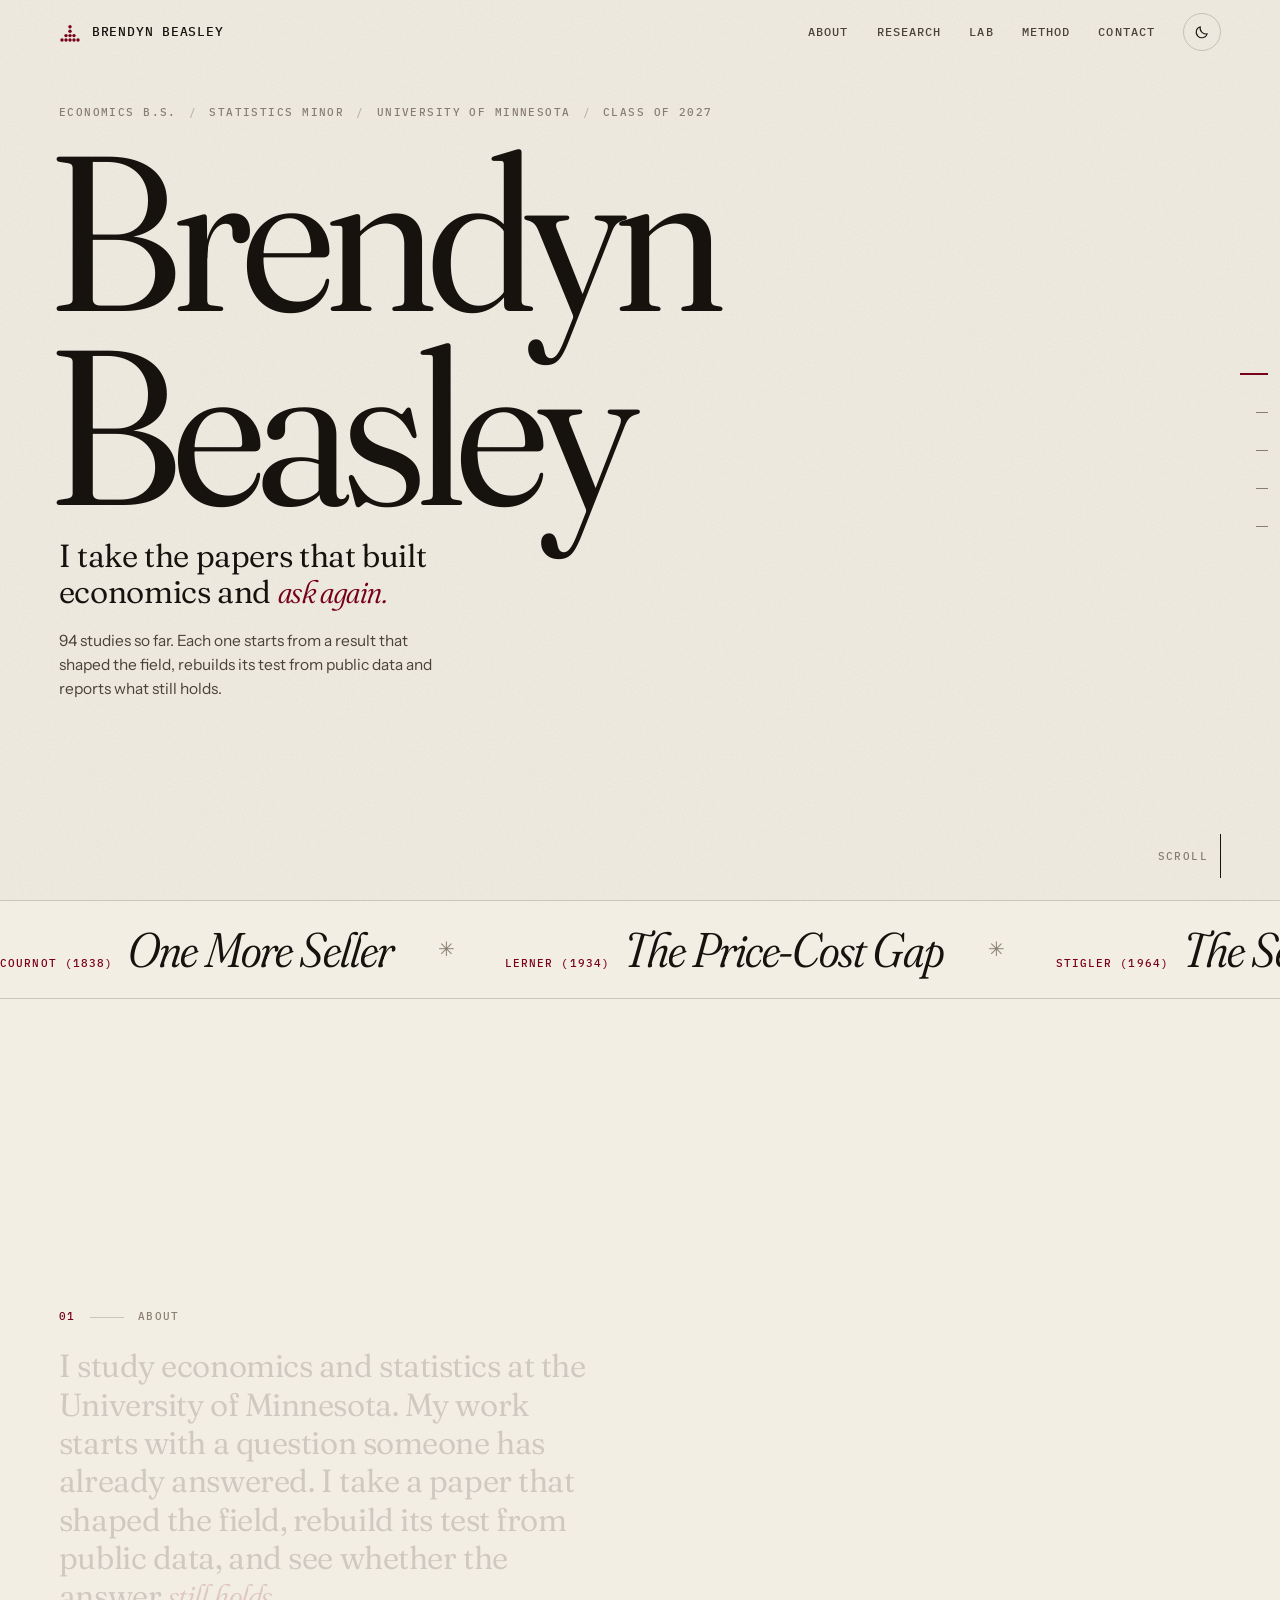
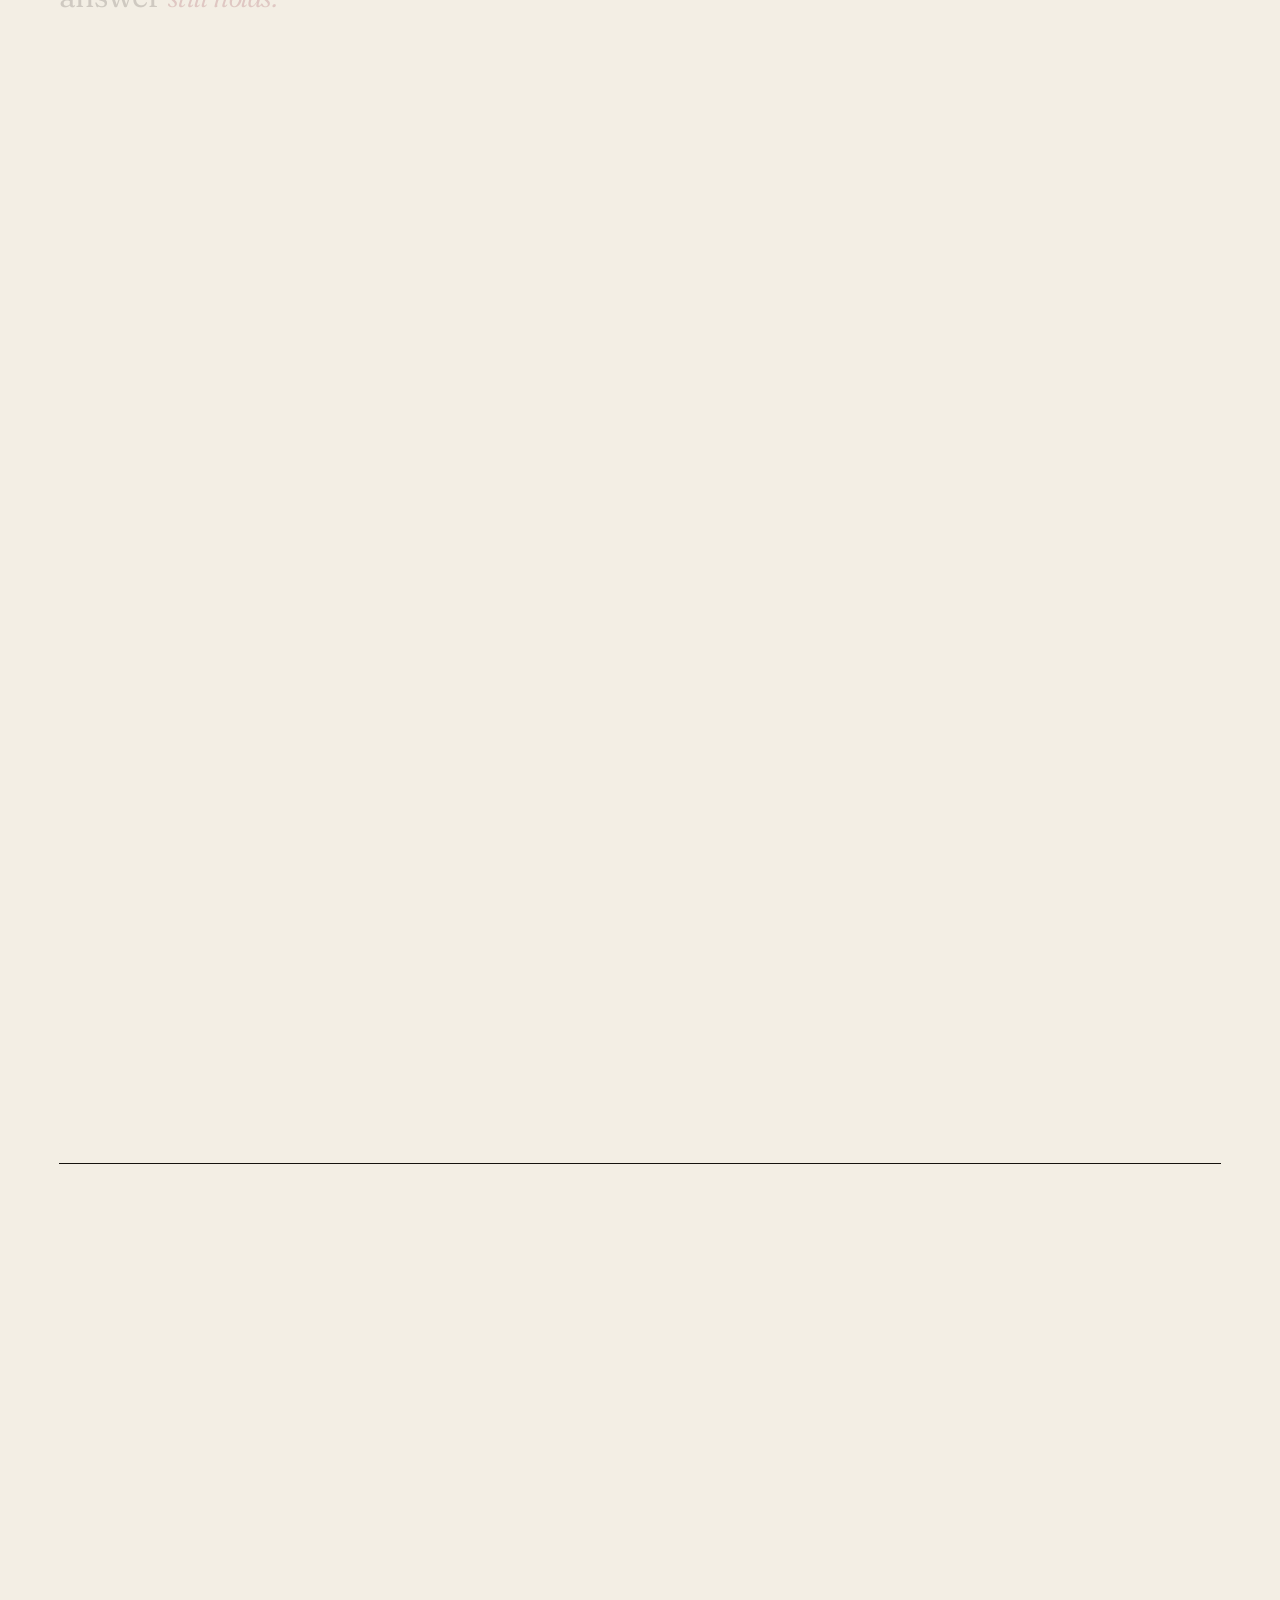
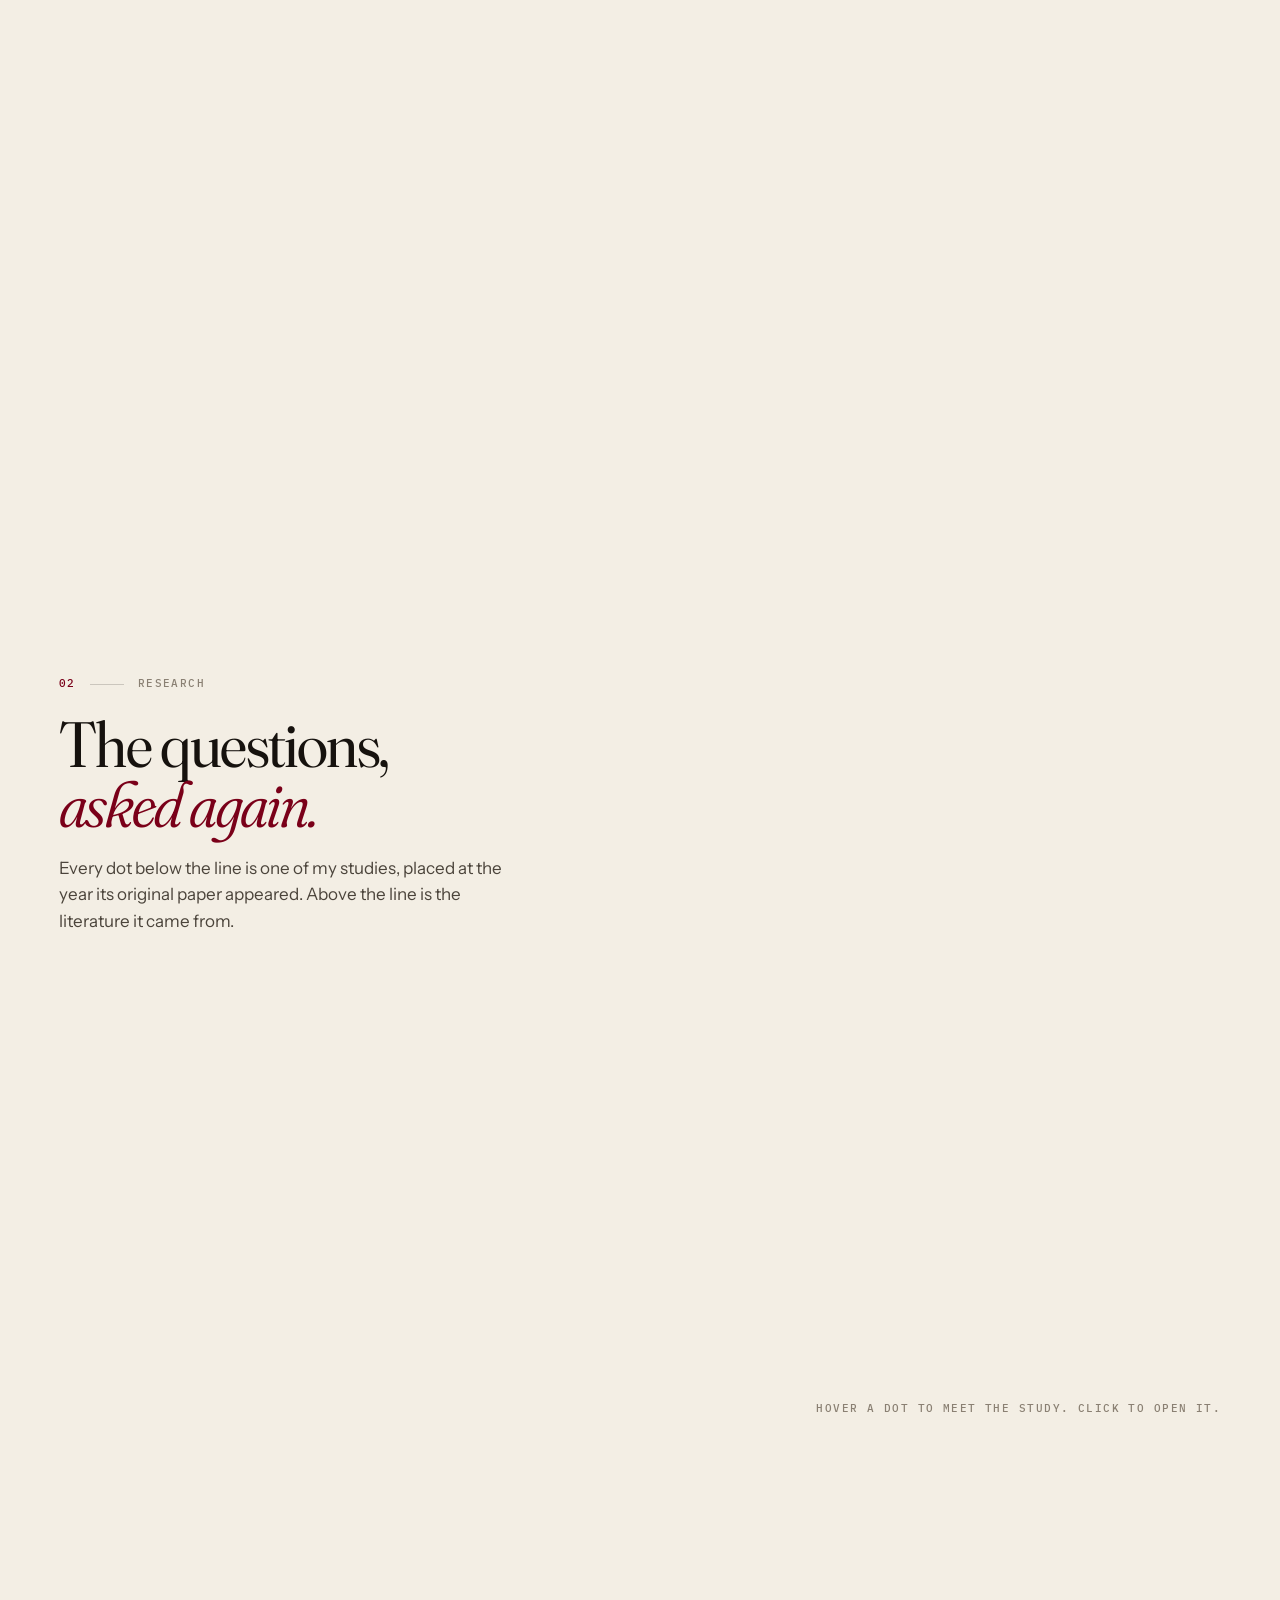
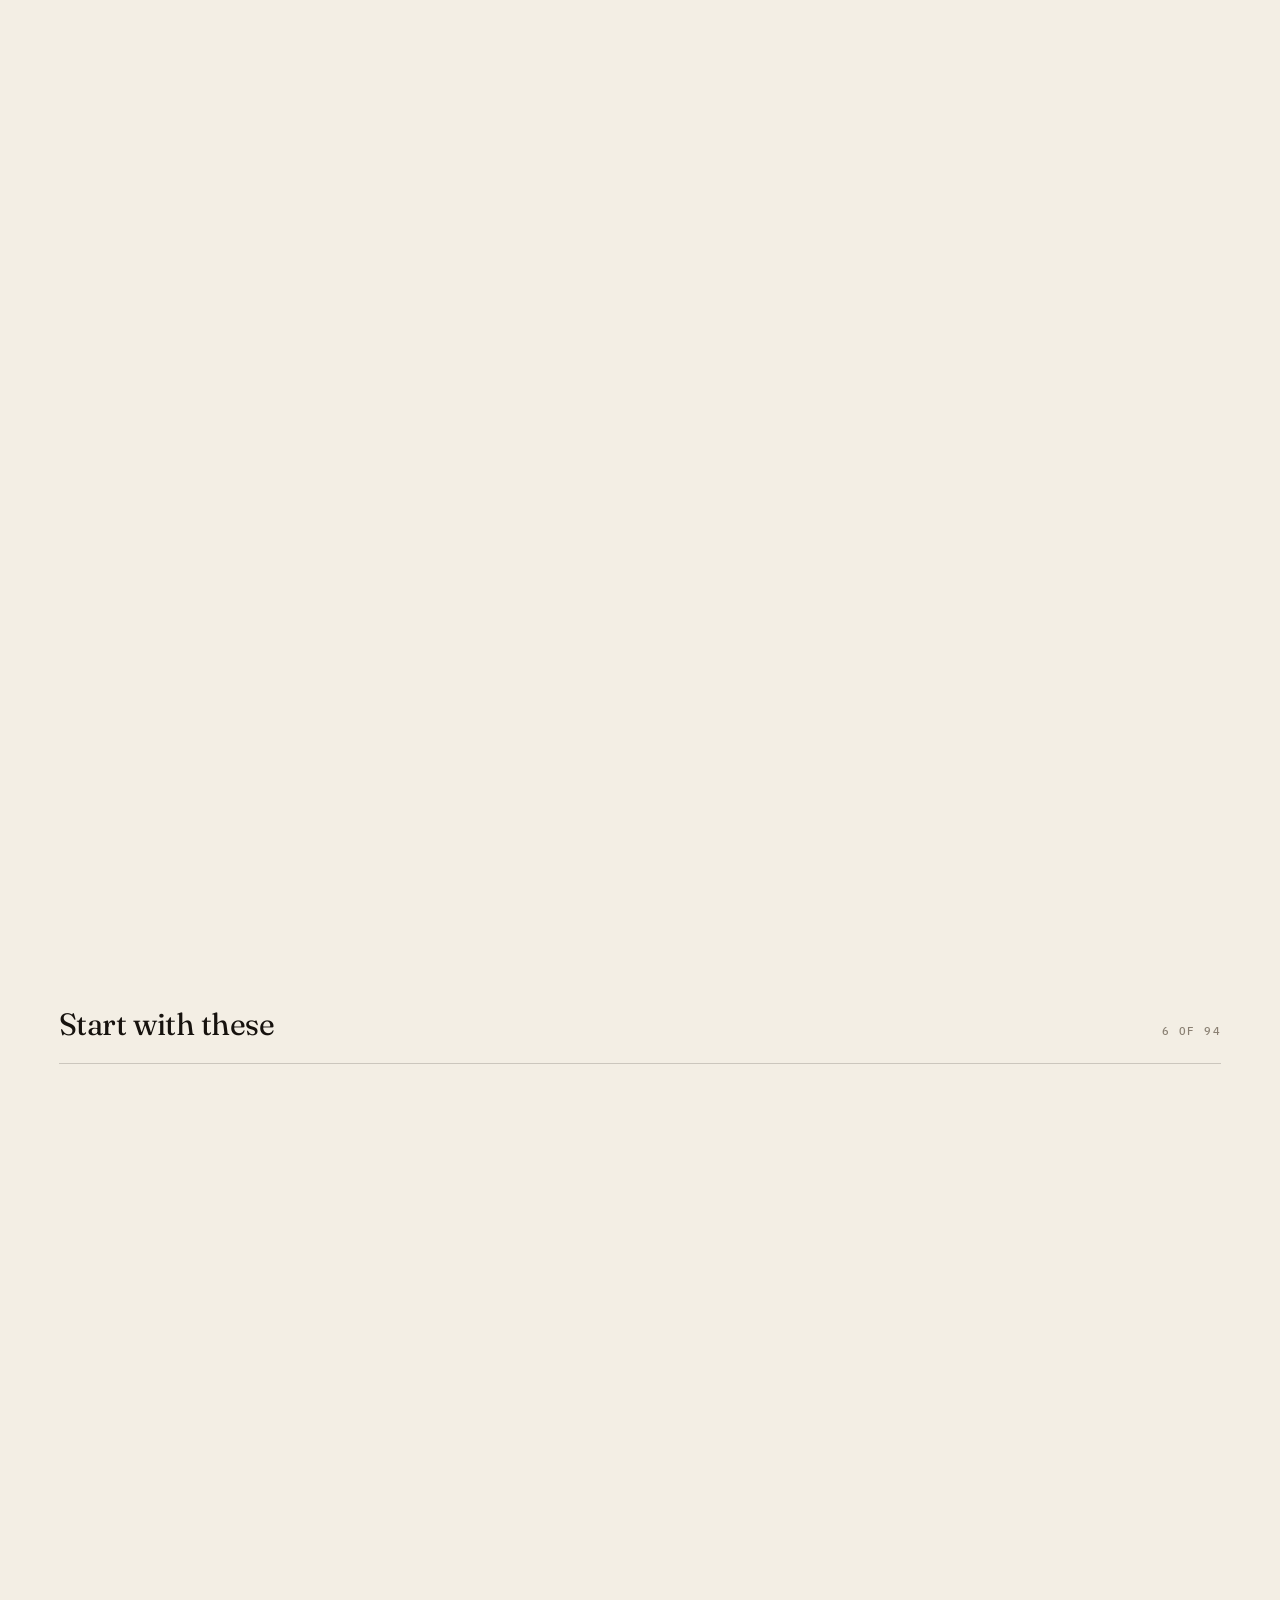
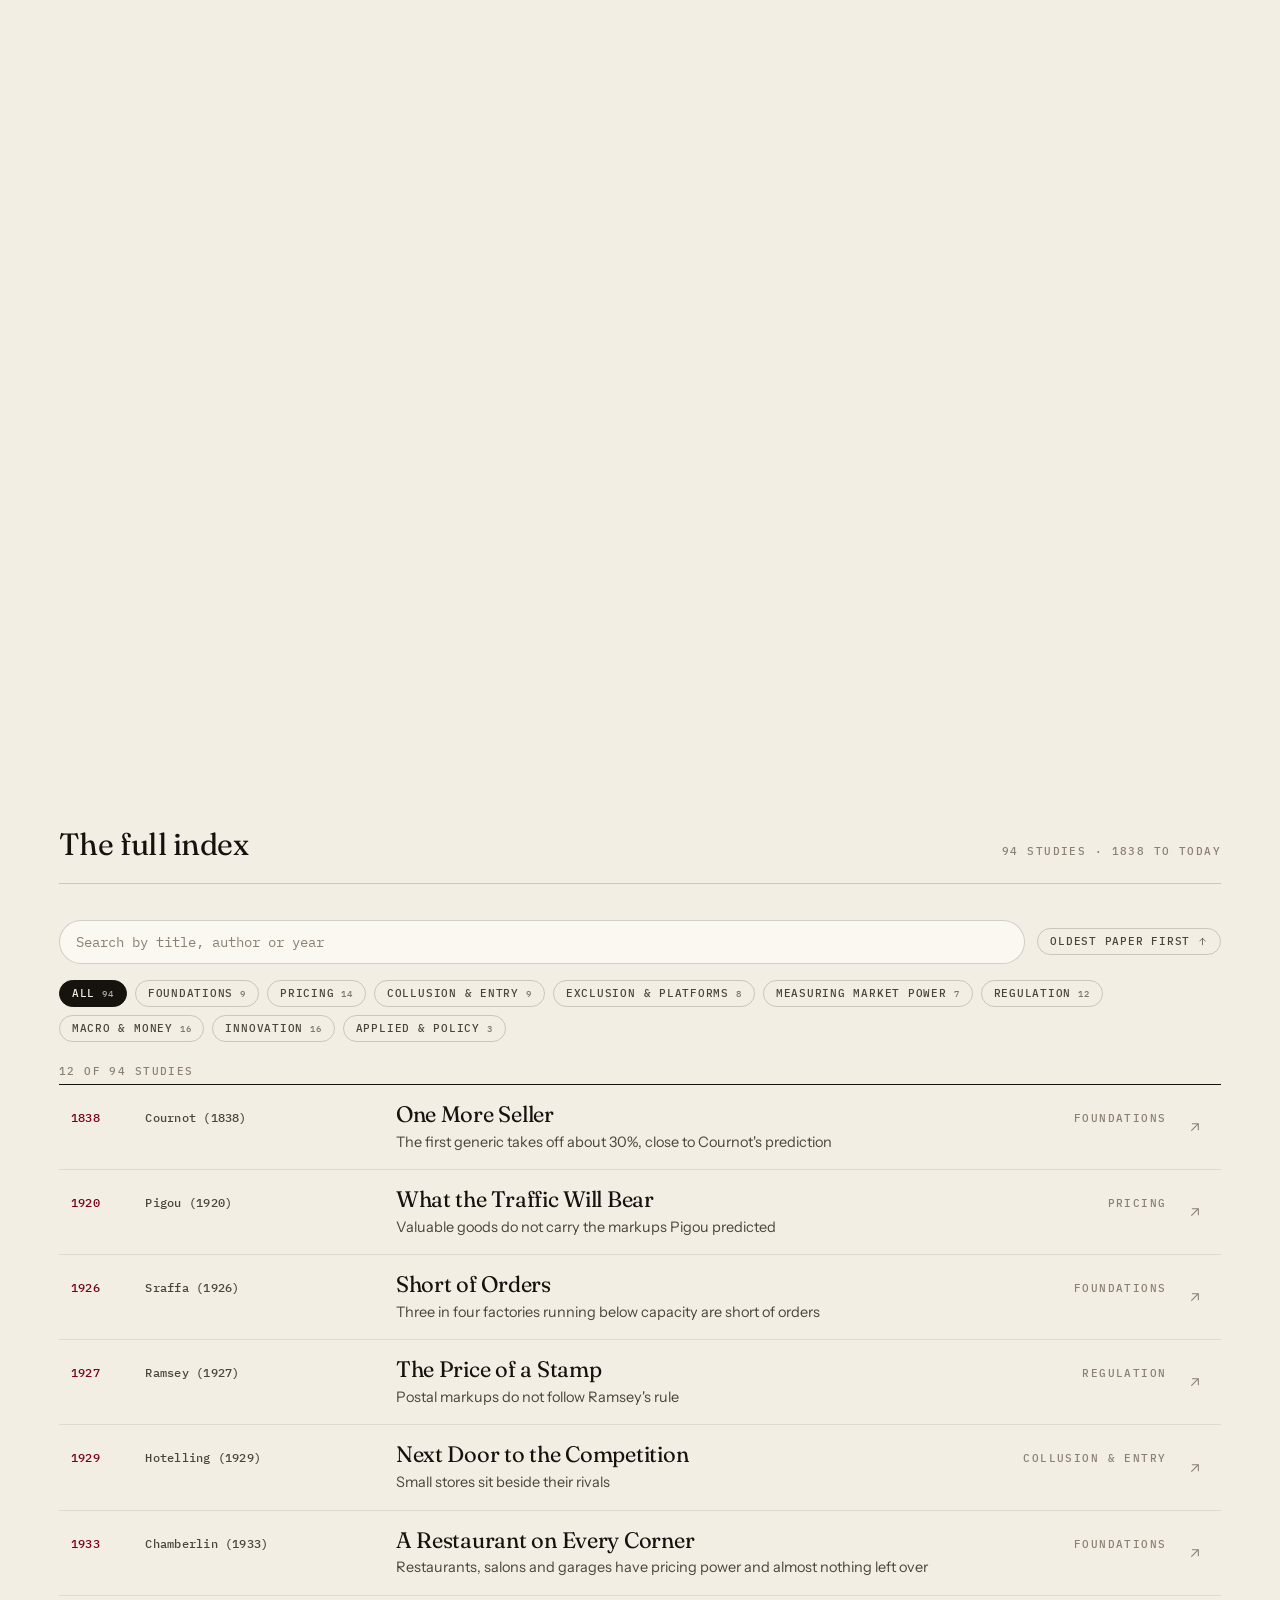
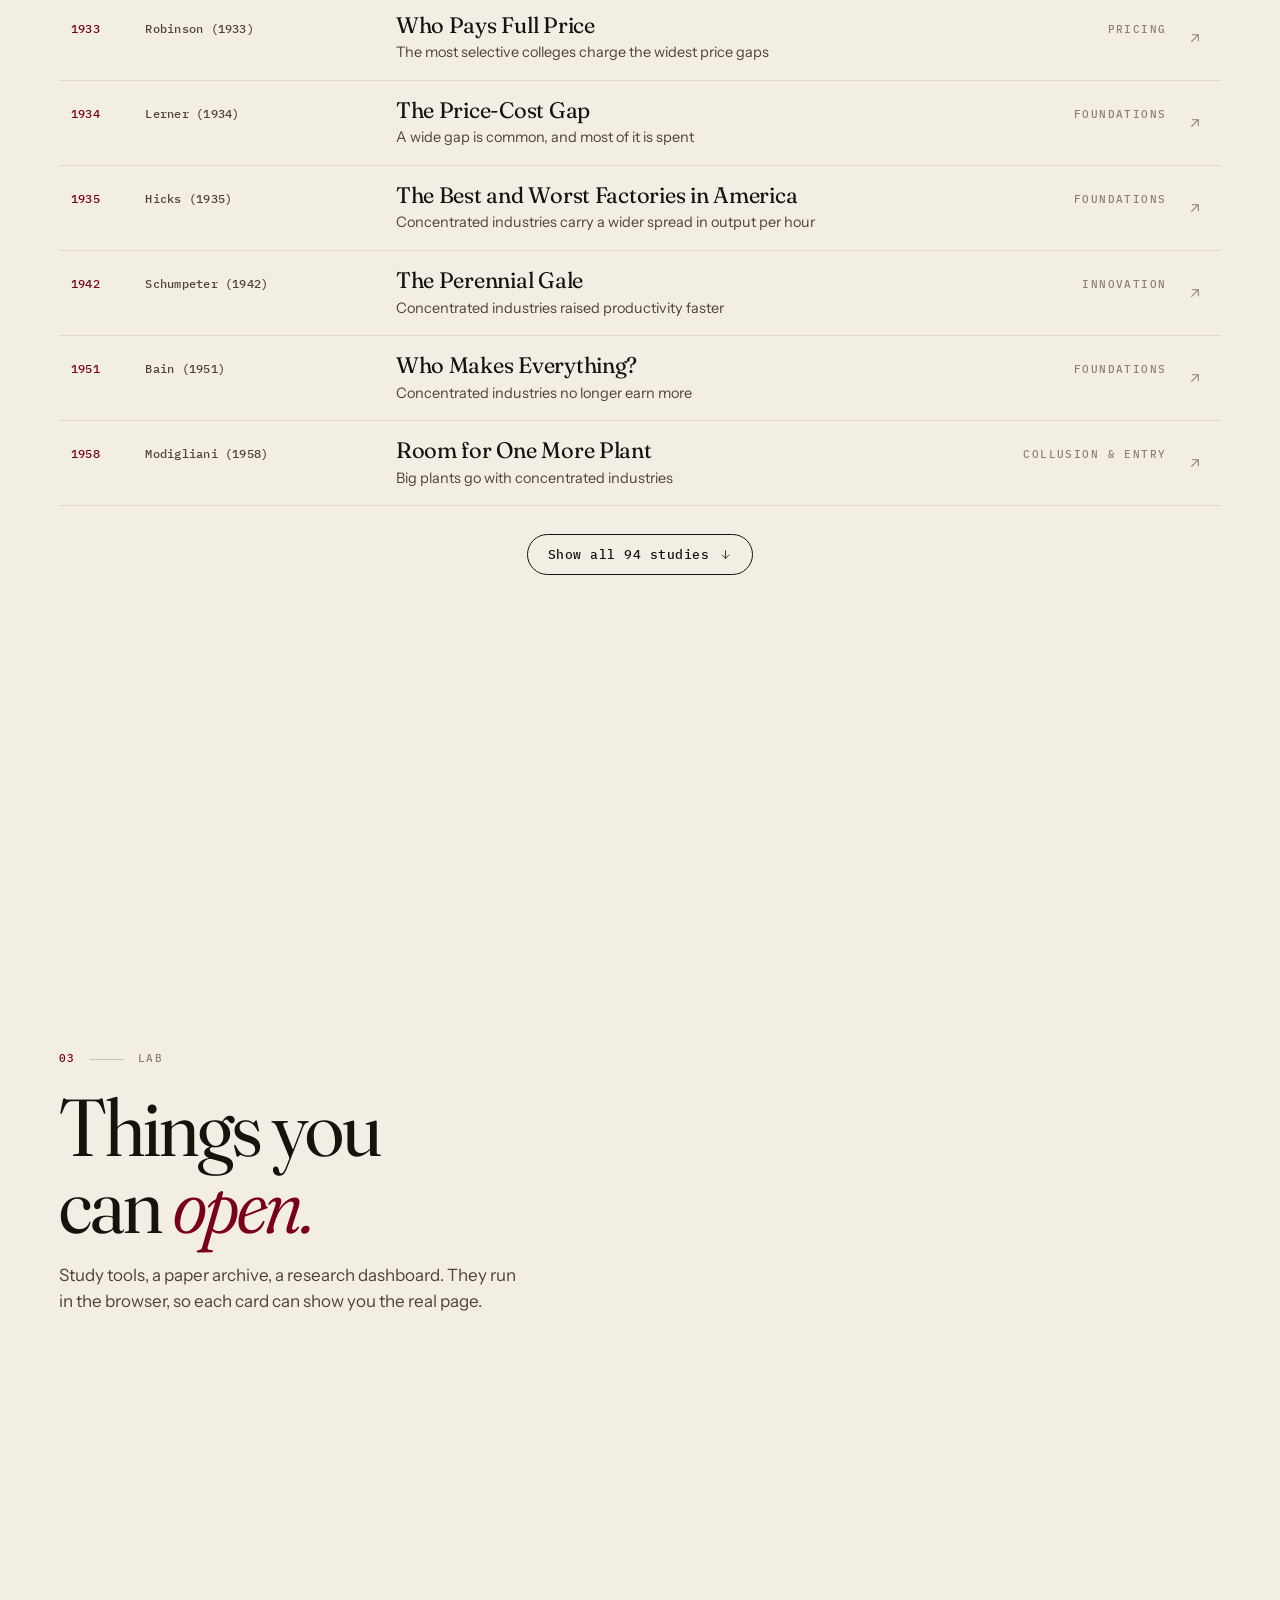
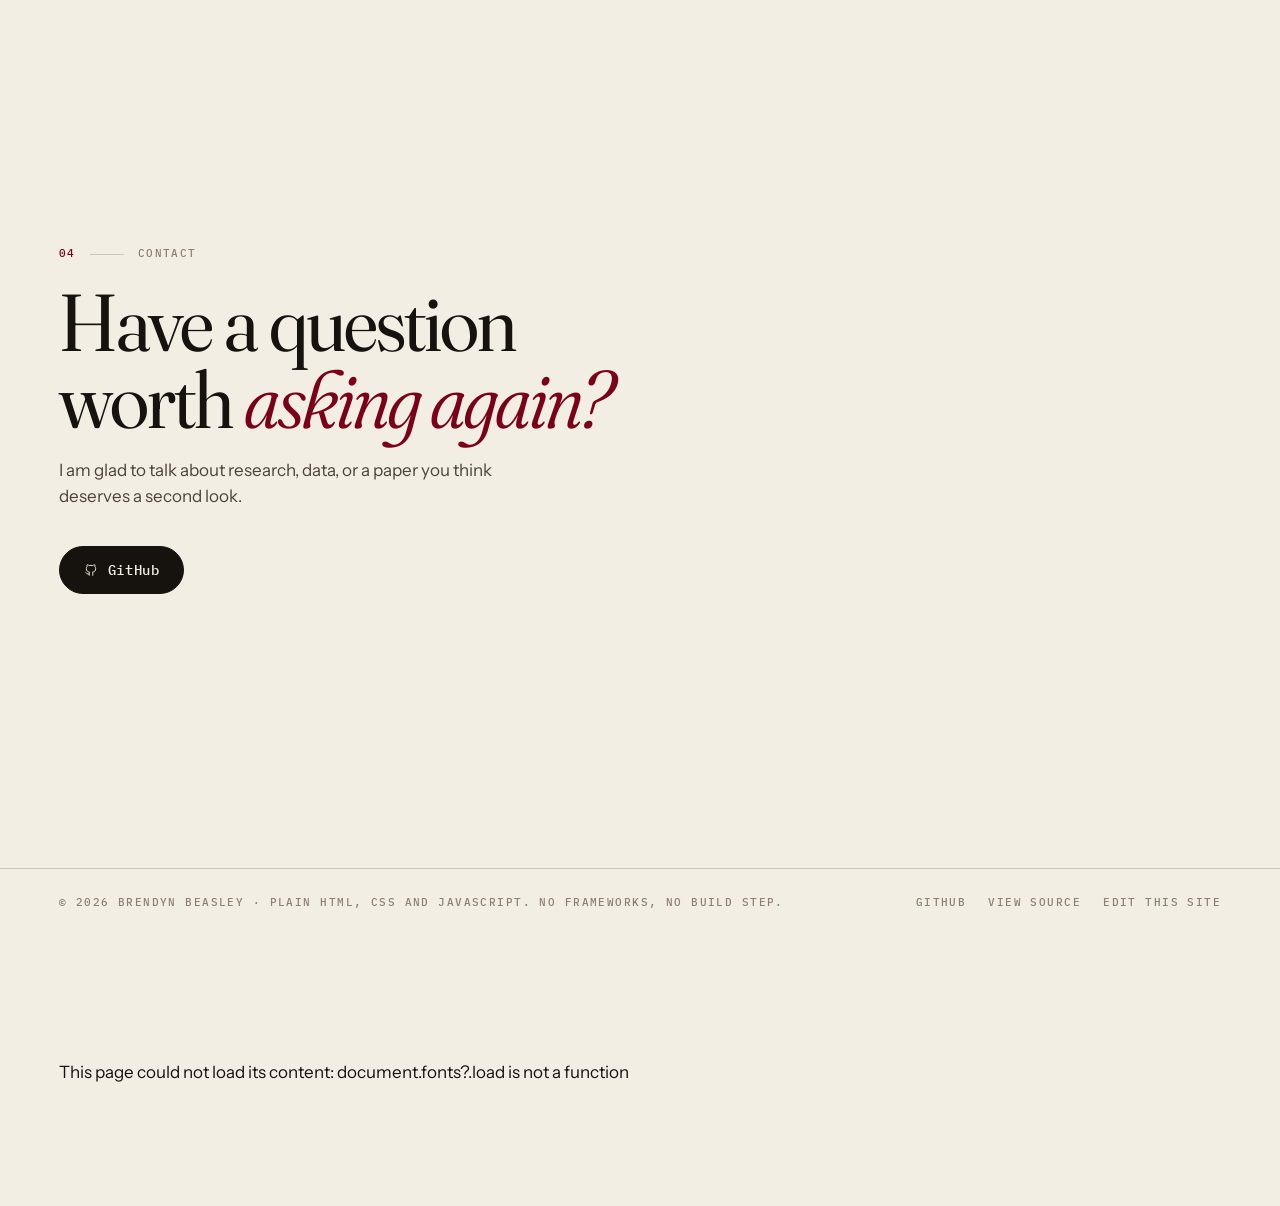
==== index.html @ 3905dd3c "Build the site: scroll-driven figure, research index, lab, Studio editor A personal site in plain HT" ====
<!doctype html>
<html lang="en">
<head>
  <meta charset="utf-8">
  <meta name="viewport" content="width=device-width, initial-scale=1, viewport-fit=cover">
  <!-- The Studio keeps this title, the description and the name below in step with content/site.json. -->
  <title>Brendyn Beasley · Economics &amp; Statistics</title>
  <meta name="description" content="Brendyn Beasley studies economics and statistics at the University of Minnesota, re-testing the papers that built economics with public data.">
  <meta name="theme-color" content="#f3eee4">
  <meta property="og:type" content="website">
  <meta property="og:title" content="Brendyn Beasley · Economics &amp; Statistics">
  <meta property="og:description" content="I take the papers that built economics and ask again.">
  <meta property="og:image" content="https://brendynbeasley.github.io/assets/og.jpg">
  <meta name="twitter:card" content="summary_large_image">
  <link rel="icon" href="assets/favicon.svg" type="image/svg+xml">
  <link rel="preload" href="assets/fonts/fraunces-roman.woff2" as="font" type="font/woff2" crossorigin>
  <link rel="preload" href="assets/fonts/instrument-roman.woff2" as="font" type="font/woff2" crossorigin>
  <link rel="stylesheet" href="assets/css/base.css">
  <link rel="stylesheet" href="assets/css/home.css">
  <link rel="modulepreload" href="assets/js/home.js">
  <link rel="modulepreload" href="assets/js/figure/figure.js">
  <link rel="modulepreload" href="assets/js/figure/formations.js">
  <!-- Pick the theme before first paint so the page never flashes the wrong one. -->
  <script>
    (function () {
      try {
        var t = localStorage.getItem('theme') || (matchMedia('(prefers-color-scheme: dark)').matches ? 'dark' : 'light');
        document.documentElement.dataset.theme = t;
        if (t === 'dark') document.querySelector('meta[name="theme-color"]').content = '#0f0d0b';
      } catch (e) {}
    })();
  </script>
  <script type="application/ld+json">
  {
    "@context": "https://schema.org",
    "@type": "Person",
    "name": "Brendyn Beasley",
    "url": "https://brendynbeasley.github.io/",
    "alumniOf": { "@type": "CollegeOrUniversity", "name": "University of Minnesota" },
    "knowsAbout": ["Economics", "Statistics", "Industrial organization", "Econometrics"],
    "sameAs": ["https://github.com/brendynbeasley"]
  }
  </script>
</head>
<body class="home">
  <a class="skip" href="#about">Skip to content</a>

  <!-- The figure: one canvas behind everything. See assets/js/figure/. -->
  <canvas class="figure" id="figure" aria-hidden="true"></canvas>
  <div class="grain" aria-hidden="true"></div>

  <main id="main">

    <!-- Each data-scene names the chart the figure forms while that element is on screen. -->
    <section class="hero" id="top" data-scene="bell" aria-label="Introduction">
      <div class="wrap hero__in">
        <p class="label hero__eyebrow" data-slot="eyebrow"><span>Economics B.S.</span><span>Statistics minor</span><span>University of Minnesota</span><span>Class of 2027</span></p>
        <h1 class="hero__name display" data-slot="name"><span class="line"><!--site:first-->Brendyn<!--/site:first--></span><span class="line"><!--site:last-->Beasley<!--/site:last--></span></h1>
        <div class="hero__row">
          <p class="hero__tag serif" data-slot="tagline">I take the papers that built economics and <em>ask again.</em></p>
          <p class="hero__lede" data-slot="lede"></p>
        </div>
      </div>
      <a class="hero__cue label" href="#about"><span>Scroll</span><i></i></a>
    </section>

    <div class="ticker" aria-hidden="true"><div class="ticker__track" data-slot="ticker"></div></div>

    <section class="section" id="about" aria-labelledby="about-h">
      <div class="stage stage--side" data-scene="market" style="--len: 1.9">
        <div class="stage__pin">
          <div class="wrap">
            <div class="stage__copy">
              <h2 class="label stage__label" id="about-h"><b>01</b> <span data-slot="about-label">About</span></h2>
              <p class="statement serif" data-slot="statement"></p>
            </div>
          </div>
        </div>
      </div>
      <div class="wrap body" data-slot="about-body"></div>
    </section>

    <section class="section" id="research" aria-labelledby="research-h">
      <div class="stage stage--top" data-scene="timeline" style="--len: 2.2">
        <div class="stage__pin">
          <div class="wrap">
            <div class="stage__copy">
              <p class="label stage__label"><b>02</b> <span data-slot="research-label">Research</span></p>
              <h2 class="display stage__title" id="research-h" data-slot="research-title"></h2>
              <p class="stage__lede" data-slot="research-lede"></p>
            </div>
          </div>
          <p class="wrap stage__hint label" data-slot="research-hint"></p>
        </div>
      </div>
      <div class="wrap body" data-slot="research-body"></div>
    </section>

    <section class="section" id="builds" aria-labelledby="builds-h">
      <div class="stage stage--side" data-scene="window" style="--len: 1.7">
        <div class="stage__pin">
          <div class="wrap">
            <div class="stage__copy">
              <p class="label stage__label"><b>03</b> <span data-slot="builds-label">Lab</span></p>
              <h2 class="display stage__title" id="builds-h" data-slot="builds-title"></h2>
              <p class="stage__lede" data-slot="builds-lede"></p>
            </div>
          </div>
        </div>
      </div>
      <div class="wrap body" data-slot="builds-body"></div>
    </section>

    <section class="contact" id="contact" data-scene="question" aria-labelledby="contact-h">
      <div class="wrap">
        <div class="contact__in">
          <p class="label stage__label"><b>04</b> <span data-slot="contact-label">Contact</span></p>
          <h2 class="display contact__title" id="contact-h" data-slot="contact-title"></h2>
          <p class="stage__lede" data-slot="contact-text"></p>
          <div class="contact__links" data-slot="contact-links"></div>
        </div>
      </div>
    </section>
  </main>

  <p class="caption label" aria-hidden="true"><b></b><span></span></p>
  <a class="tip" hidden></a>
  <nav class="axis" aria-label="Jump to a section"></nav>

  <noscript>
    <div class="wrap" style="position:relative;z-index:2;padding:40px 0">
      <p>This site draws its content with JavaScript. Without it, you can still find everything on
      <a href="https://github.com/brendynbeasley">GitHub</a>.</p>
    </div>
  </noscript>

  <script type="module" src="assets/js/home.js"></script>
</body>
</html>
---- assets/css/base.css ----
/* ==========================================================================
   base.css — design tokens, type, layout primitives and shared components.
   Everything on the site (home, pages, studio) starts from this file.
   ========================================================================== */

/* ---- Fonts (self-hosted, SIL Open Font License) ------------------------- */
@font-face {
  font-family: "Fraunces"; font-style: normal; font-weight: 100 900; font-display: swap;
  src: url("../fonts/fraunces-roman.woff2") format("woff2");
}
@font-face {
  font-family: "Fraunces"; font-style: italic; font-weight: 100 900; font-display: swap;
  src: url("../fonts/fraunces-italic.woff2") format("woff2");
}
@font-face {
  font-family: "Instrument Sans"; font-style: normal; font-weight: 400 700; font-display: swap;
  src: url("../fonts/instrument-roman.woff2") format("woff2");
}
@font-face {
  font-family: "Instrument Sans"; font-style: italic; font-weight: 400 700; font-display: swap;
  src: url("../fonts/instrument-italic.woff2") format("woff2");
}
@font-face {
  font-family: "IBM Plex Mono"; font-style: normal; font-weight: 400; font-display: swap;
  src: url("../fonts/plexmono-400.woff2") format("woff2");
}
@font-face {
  font-family: "IBM Plex Mono"; font-style: normal; font-weight: 500; font-display: swap;
  src: url("../fonts/plexmono-500.woff2") format("woff2");
}

/* ---- Tokens ------------------------------------------------------------- */
:root {
  color-scheme: light;

  /* Paper theme: warm ivory, ink, Minnesota maroon and gold. */
  --paper: #f3eee4;
  --paper-2: #e9e2d4;
  --card: #fbf8f1;
  --ink: #16120e;
  --ink-2: #4b443b;
  --ink-3: #8a8073;
  --rule: rgba(22, 18, 14, 0.18);
  --rule-2: rgba(22, 18, 14, 0.09);
  --accent: #7a0019;
  --accent-ink: #fff6e6;
  --accent-2: #ffcc33;
  --accent-2-ink: #2a1d00;
  --ok: #1f6f4a;
  --bad: #a3231c;

  /* The figure reads these so the canvas always matches the theme. */
  --fig-dot: #16120e;
  --fig-study: #7a0019;
  --fig-feature: #e3a400;
  --fig-line: rgba(22, 18, 14, 0.5);
  --fig-dim: 0.13;

  --f-display: "Fraunces", "Iowan Old Style", "Palatino Linotype", Georgia, serif;
  --f-sans: "Instrument Sans", ui-sans-serif, system-ui, -apple-system, "Segoe UI", Roboto, sans-serif;
  --f-mono: "IBM Plex Mono", ui-monospace, "SF Mono", Menlo, Consolas, monospace;

  --gutter: clamp(20px, 4.6vw, 76px);
  --max: 1320px;
  --bar: 64px;
  --radius: 3px;

  --e-out: cubic-bezier(0.16, 1, 0.3, 1);
  --e-io: cubic-bezier(0.65, 0, 0.35, 1);
}

:root[data-theme="dark"] {
  color-scheme: dark;
  --paper: #0f0d0b;
  --paper-2: #181511;
  --card: #15120f;
  --ink: #f2ebdf;
  --ink-2: #c0b6a6;
  --ink-3: #857c6f;
  --rule: rgba(242, 235, 223, 0.2);
  --rule-2: rgba(242, 235, 223, 0.09);
  --accent: #ffcc33;
  --accent-ink: #1c1400;
  --accent-2: #c9304d;
  --accent-2-ink: #fff6e6;
  --ok: #6fcf9b;
  --bad: #ff8a80;

  --fig-dot: #f2ebdf;
  --fig-study: #ffcc33;
  --fig-feature: #ff6b81;
  --fig-line: rgba(242, 235, 223, 0.5);
  --fig-dim: 0.16;
}

/* ---- Reset -------------------------------------------------------------- */
*, *::before, *::after { box-sizing: border-box; }
html { -webkit-text-size-adjust: 100%; text-size-adjust: 100%; scroll-padding-top: calc(var(--bar) + 12px); }
body { margin: 0; }
img, svg, canvas, iframe { display: block; max-width: 100%; }
button, input, textarea, select { font: inherit; color: inherit; }
button { cursor: pointer; background: none; border: 0; padding: 0; }
a { color: inherit; }
h1, h2, h3, h4, p, ul, ol, figure, blockquote { margin: 0; padding: 0; }
ul, ol { list-style: none; }
[hidden] { display: none !important; }

body {
  background: var(--paper);
  color: var(--ink);
  font-family: var(--f-sans);
  font-size: 17px;
  line-height: 1.55;
  -webkit-font-smoothing: antialiased;
  -moz-osx-font-smoothing: grayscale;
  text-rendering: optimizeLegibility;
  overflow-x: clip;
}

::selection { background: var(--accent); color: var(--accent-ink); }

:focus-visible { outline: 2px solid var(--accent); outline-offset: 3px; border-radius: 2px; }

.skip {
  position: fixed; left: 12px; top: 12px; z-index: 100; padding: 10px 14px;
  background: var(--ink); color: var(--paper); font: 500 13px var(--f-mono);
  transform: translateY(-200%); transition: transform 0.2s;
}
.skip:focus { transform: none; }

/* ---- The figure: one canvas that lives behind every page ----------------- */
.figure {
  position: fixed; left: 0; top: 0; width: 100vw; height: 100vh; height: 100lvh;
  z-index: 0; pointer-events: none;
}
/* Paper grain. A static SVG turbulence tile, so it costs nothing per frame. */
.grain {
  position: fixed; inset: 0; z-index: 60; pointer-events: none; opacity: 0.5; mix-blend-mode: multiply;
  background-image: url("data:image/svg+xml,%3Csvg xmlns='http://www.w3.org/2000/svg' width='220' height='220'%3E%3Cfilter id='n'%3E%3CfeTurbulence type='fractalNoise' baseFrequency='.9' numOctaves='2' stitchTiles='stitch'/%3E%3CfeColorMatrix values='0 0 0 0 0  0 0 0 0 0  0 0 0 0 0  0 0 0 .09 0'/%3E%3C/filter%3E%3Crect width='100%25' height='100%25' filter='url(%23n)'/%3E%3C/svg%3E");
}
:root[data-theme="dark"] .grain { mix-blend-mode: screen; opacity: 0.35; filter: invert(1); }

main, .footer { position: relative; z-index: 1; }

/* ---- Layout ------------------------------------------------------------- */
.wrap { width: min(100% - 2 * var(--gutter), var(--max)); margin-inline: auto; }

/* ---- Type --------------------------------------------------------------- */
.label {
  font: 500 11px/1.3 var(--f-mono); letter-spacing: 0.13em; text-transform: uppercase; color: var(--ink-3);
}
.label b, .label strong { color: var(--ink); font-weight: 500; }
.display {
  font-family: var(--f-display); font-weight: 380; line-height: 0.95; letter-spacing: -0.025em;
  font-variation-settings: "opsz" 144, "SOFT" 30, "WONK" 0;
}
.display em, .serif em { font-style: italic; font-weight: 340; color: var(--accent); font-variation-settings: "opsz" 144, "SOFT" 60, "WONK" 1; }
.serif { font-family: var(--f-display); font-variation-settings: "opsz" 36, "SOFT" 30, "WONK" 0; }
.muted { color: var(--ink-2); }

.link {
  text-decoration: none; background: linear-gradient(currentColor, currentColor) 0 100% / 100% 1px no-repeat;
  transition: background-size 0.45s var(--e-out), color 0.2s; padding-bottom: 1px;
}
.link:hover { background-size: 0 1px; background-position: 100% 100%; color: var(--accent); }

/* ---- Icons -------------------------------------------------------------- */
.ico { width: 1em; height: 1em; flex: none; stroke: currentColor; fill: none; stroke-width: 1.6; stroke-linecap: round; stroke-linejoin: round; }

/* ---- Buttons ------------------------------------------------------------ */
.btn {
  --bg: transparent; --fg: var(--ink);
  position: relative; display: inline-flex; align-items: center; gap: 10px; isolation: isolate; overflow: hidden;
  padding: 13px 20px; border: 1px solid var(--ink); border-radius: 999px; background: var(--bg); color: var(--fg);
  font: 500 13px/1 var(--f-mono); letter-spacing: 0.04em; text-decoration: none; white-space: nowrap;
  transition: color 0.35s var(--e-out), border-color 0.35s;
}
.btn::before {
  content: ""; position: absolute; inset: -1px; z-index: -1; background: var(--ink); border-radius: inherit;
  transform: translateY(101%); transition: transform 0.45s var(--e-out);
}
.btn:hover, .btn:focus-visible { color: var(--paper); }
.btn:hover::before, .btn:focus-visible::before { transform: none; }
.btn .ico { transition: transform 0.45s var(--e-out); }
.btn:hover .ico { transform: translate(2px, -2px); }
.btn--solid { --bg: var(--ink); --fg: var(--paper); }
.btn--solid::before { background: var(--accent); }
.btn--solid:hover, .btn--solid:focus-visible { color: var(--accent-ink); border-color: var(--accent); }
.btn--quiet { border-color: var(--rule); }
.btn--sm { padding: 9px 14px; font-size: 12px; }
.btn[disabled] { opacity: 0.45; pointer-events: none; }

/* ---- Top bar ------------------------------------------------------------ */
.topbar {
  position: fixed; inset: 0 0 auto 0; z-index: 50; height: var(--bar);
  transition: transform 0.5s var(--e-out), background-color 0.3s, border-color 0.3s;
  border-bottom: 1px solid transparent;
}
.topbar.is-scrolled {
  background: color-mix(in srgb, var(--paper) 82%, transparent);
  -webkit-backdrop-filter: blur(14px) saturate(1.2); backdrop-filter: blur(14px) saturate(1.2);
  border-bottom-color: var(--rule-2);
}
.topbar.is-hidden { transform: translateY(-101%); }
.topbar__in { height: 100%; display: flex; align-items: center; justify-content: space-between; gap: 24px; }
.brand { display: inline-flex; align-items: center; gap: 11px; text-decoration: none; font: 500 13px/1 var(--f-mono); letter-spacing: 0.06em; text-transform: uppercase; }
.brand__mark { width: 22px; height: 22px; color: var(--accent); }
.brand__mark circle { transition: transform 0.6s var(--e-out); transform-box: fill-box; transform-origin: center; }
.brand:hover .brand__mark circle:nth-child(odd) { transform: translateY(-2px); }
.brand:hover .brand__mark circle:nth-child(even) { transform: translateY(2px); }
.nav { display: flex; align-items: center; gap: clamp(14px, 2.2vw, 30px); }
.nav__links { display: flex; align-items: center; gap: clamp(14px, 2.2vw, 30px); }
.nav__link {
  position: relative; text-decoration: none; font: 500 12px/1 var(--f-mono); letter-spacing: 0.09em; text-transform: uppercase;
  padding: 8px 0; color: var(--ink-2); transition: color 0.2s;
}
.nav__link::after {
  content: ""; position: absolute; left: 0; right: 0; bottom: 2px; height: 1px; background: currentColor;
  transform: scaleX(0); transform-origin: right; transition: transform 0.45s var(--e-out);
}
.nav__link:hover, .nav__link[aria-current="true"], .nav__link[aria-current="page"] { color: var(--ink); }
.nav__link:hover::after, .nav__link[aria-current="true"]::after, .nav__link[aria-current="page"]::after { transform: scaleX(1); transform-origin: left; }
.iconbtn {
  width: 38px; height: 38px; display: grid; place-items: center; border: 1px solid var(--rule); border-radius: 50%;
  font-size: 16px; transition: background-color 0.25s, color 0.25s, border-color 0.25s, transform 0.5s var(--e-out);
}
.iconbtn:hover { background: var(--ink); color: var(--paper); border-color: var(--ink); transform: rotate(18deg); }
.menu-btn { display: none; font: 500 12px/1 var(--f-mono); letter-spacing: 0.09em; text-transform: uppercase; padding: 12px 0 12px 12px; }

/* Full-screen menu on small screens. */
.sheet {
  position: fixed; inset: 0; z-index: 49; background: var(--paper); display: flex; flex-direction: column; justify-content: flex-end;
  padding: calc(var(--bar) + 24px) var(--gutter) 40px; clip-path: inset(0 0 100% 0); visibility: hidden;
  transition: clip-path 0.7s var(--e-io), visibility 0s 0.7s;
}
.sheet.is-open { clip-path: inset(0); visibility: visible; transition: clip-path 0.7s var(--e-io); }
.sheet a {
  display: flex; align-items: baseline; gap: 14px; padding: 10px 0; text-decoration: none; border-bottom: 1px solid var(--rule-2);
  font-family: var(--f-display); font-size: clamp(34px, 11vw, 60px); line-height: 1.05; letter-spacing: -0.02em; font-weight: 380;
  transform: translateY(24px); opacity: 0; transition: transform 0.7s var(--e-out), opacity 0.5s;
  transition-delay: calc(var(--i, 0) * 50ms + 120ms);
}
.sheet a span { font: 500 11px var(--f-mono); letter-spacing: 0.12em; color: var(--ink-3); }
.sheet.is-open a { transform: none; opacity: 1; }

@media (max-width: 820px) {
  .nav__links { display: none; }
  .menu-btn { display: block; }
}

/* ---- Plate: the card every piece of information sits in ------------------
   A plate is a sheet of paper with registration marks at its corners, the way
   a figure is marked up in a printed journal. The marks grow on hover, and a
   soft light follows the pointer (--mx / --my are set by the Spotlight class).
   -------------------------------------------------------------------------- */
.plate {
  --tick: 9px; --mx: 50%; --my: 0%;
  position: relative; display: flex; flex-direction: column; background: var(--card); color: var(--ink);
  border: 1px solid var(--rule); border-radius: var(--radius); padding: clamp(20px, 2.2vw, 30px);
  text-decoration: none;
  transition: border-color 0.35s, transform 0.6s var(--e-out), box-shadow 0.6s var(--e-out);
}
.plate::before {
  /* Four L-shaped registration marks, drawn with eight tiny gradients. */
  content: ""; position: absolute; inset: -7px; pointer-events: none; color: var(--ink-3);
  background:
    linear-gradient(currentColor, currentColor) 0 0 / var(--tick) 1px,
    linear-gradient(currentColor, currentColor) 0 0 / 1px var(--tick),
    linear-gradient(currentColor, currentColor) 100% 0 / var(--tick) 1px,
    linear-gradient(currentColor, currentColor) 100% 0 / 1px var(--tick),
    linear-gradient(currentColor, currentColor) 0 100% / var(--tick) 1px,
    linear-gradient(currentColor, currentColor) 0 100% / 1px var(--tick),
    linear-gradient(currentColor, currentColor) 100% 100% / var(--tick) 1px,
    linear-gradient(currentColor, currentColor) 100% 100% / 1px var(--tick);
  background-repeat: no-repeat;
  transition: background-size 0.6s var(--e-out), color 0.3s, inset 0.6s var(--e-out);
}
.plate::after {
  content: ""; position: absolute; inset: 0; pointer-events: none; border-radius: inherit; opacity: 0;
  background: radial-gradient(420px circle at var(--mx) var(--my), color-mix(in srgb, var(--accent) 11%, transparent), transparent 62%);
  transition: opacity 0.4s;
}
a.plate:hover, .plate.is-live:hover, a.plate:focus-visible {
  border-color: color-mix(in srgb, var(--accent) 55%, var(--rule));
  box-shadow: 0 24px 50px -32px color-mix(in srgb, var(--ink) 55%, transparent);
}
a.plate:hover::before, .plate.is-live:hover::before, a.plate:focus-visible::before { --tick: 22px; color: var(--accent); inset: -10px; }
a.plate:hover::after, .plate.is-live:hover::after { opacity: 1; }
.plate > * { position: relative; z-index: 1; }
.plate__head { display: flex; align-items: flex-start; justify-content: space-between; gap: 16px; margin-bottom: 18px; }
.plate__title { font-family: var(--f-display); font-weight: 400; font-size: clamp(24px, 2.3vw, 33px); line-height: 1.06; letter-spacing: -0.018em; font-variation-settings: "opsz" 72, "SOFT" 30, "WONK" 0; text-wrap: balance; }
.plate__text { color: var(--ink-2); font-size: 15.5px; margin-top: 12px; text-wrap: pretty; }
.plate__foot { margin-top: auto; padding-top: 22px; display: flex; align-items: center; justify-content: space-between; gap: 12px; }
.plate__go { display: inline-flex; align-items: center; gap: 8px; font: 500 12px/1 var(--f-mono); letter-spacing: 0.06em; text-transform: uppercase; }
.plate__go .ico { transition: transform 0.45s var(--e-out); }
a.plate:hover .plate__go .ico { transform: translate(3px, -3px); }

/* Glyph: the small generated chart in a plate's corner. It draws itself. */
.glyph { width: 62px; height: 40px; flex: none; color: var(--ink-3); overflow: visible; }
.glyph path, .glyph line, .glyph polyline { fill: none; stroke: currentColor; stroke-width: 1.2; stroke-linecap: round; stroke-linejoin: round; }
.glyph .g-main { stroke: var(--accent); stroke-width: 1.6; stroke-dasharray: 1; stroke-dashoffset: 1; transition: stroke-dashoffset 1.1s var(--e-io) 0.15s; }
.glyph .g-dot { fill: var(--accent); stroke: none; transform-box: fill-box; transform-origin: center; transform: scale(0); transition: transform 0.5s var(--e-out) 0.9s; }
.is-in .glyph .g-main, .glyph.is-in .g-main { stroke-dashoffset: 0; }
.is-in .glyph .g-dot, .glyph.is-in .g-dot { transform: scale(1); }
a.plate:hover .glyph .g-main { animation: redraw 1.1s var(--e-io); }
@keyframes redraw { from { stroke-dashoffset: 1; } to { stroke-dashoffset: 0; } }

/* Chips */
.chip {
  display: inline-flex; align-items: center; gap: 7px; padding: 7px 12px; border: 1px solid var(--rule); border-radius: 999px;
  font: 500 11px/1 var(--f-mono); letter-spacing: 0.07em; text-transform: uppercase; color: var(--ink-2); background: transparent;
  transition: background-color 0.25s, color 0.25s, border-color 0.25s;
}
button.chip:hover { border-color: var(--ink); color: var(--ink); }
.chip[aria-pressed="true"] { background: var(--ink); border-color: var(--ink); color: var(--paper); }
.chip sup { font-size: 9px; opacity: 0.7; }

/* ---- Window: the frame a linked page previews in -------------------------- */
.window { --rx: 0deg; --ry: 0deg; perspective: 1400px; }
.window__frame {
  position: relative; border: 1px solid var(--rule); border-radius: 9px; background: var(--card); overflow: hidden;
  transform: rotateX(var(--rx)) rotateY(var(--ry)); transform-style: preserve-3d;
  transition: transform 0.5s var(--e-out), box-shadow 0.5s var(--e-out), border-color 0.3s;
  box-shadow: 0 30px 60px -44px color-mix(in srgb, var(--ink) 70%, transparent);
}
.window:hover .window__frame { border-color: color-mix(in srgb, var(--accent) 50%, var(--rule)); box-shadow: 0 50px 80px -50px color-mix(in srgb, var(--ink) 80%, transparent); }
.window__bar { display: flex; align-items: center; gap: 12px; height: 36px; padding: 0 12px; border-bottom: 1px solid var(--rule-2); background: color-mix(in srgb, var(--paper-2) 60%, var(--card)); }
.window__dots { display: flex; gap: 6px; }
.window__dots i { width: 9px; height: 9px; border-radius: 50%; border: 1px solid var(--ink-3); }
.window:hover .window__dots i:first-child { background: var(--accent); border-color: var(--accent); }
.window__url { flex: 1; min-width: 0; overflow: hidden; text-overflow: ellipsis; white-space: nowrap; text-align: center; font: 400 11px/1 var(--f-mono); color: var(--ink-3); }
.window__live {
  display: inline-flex; align-items: center; gap: 6px; font: 500 10px/1 var(--f-mono); letter-spacing: 0.1em; text-transform: uppercase; color: var(--ink-2);
  padding: 6px 9px; border: 1px solid var(--rule); border-radius: 999px; transition: all 0.25s;
}
.window__live::before { content: ""; width: 6px; height: 6px; border-radius: 50%; background: var(--ink-3); }
.window__live:hover { border-color: var(--ink); color: var(--ink); }
.window__live[aria-pressed="true"] { background: var(--ink); color: var(--paper); border-color: var(--ink); }
.window__live[aria-pressed="true"]::before { background: #3ddc84; animation: pulse 1.6s infinite; }
@keyframes pulse { 50% { opacity: 0.35; } }
.window__view { position: relative; display: block; aspect-ratio: 16 / 10; overflow: hidden; background: var(--paper-2); }
.window__view img { width: 100%; height: 100%; object-fit: cover; object-position: top center; transform: scale(1.02); transition: transform 1.2s var(--e-out), opacity 0.5s; }
.window:hover .window__view img { transform: scale(1.06); }
.window__view iframe { position: absolute; left: 0; top: 0; width: 1440px; height: 900px; border: 0; transform-origin: 0 0; background: #fff; opacity: 0; transition: opacity 0.6s; pointer-events: none; }
.window__view iframe.is-ready { opacity: 1; }
.window__view.is-interactive iframe { pointer-events: auto; }
.window__cover { position: absolute; inset: 0; display: grid; place-items: center; color: var(--ink-3); }
.window__cover svg { width: 100%; height: 100%; }
.window__shade { position: absolute; inset: 0; background: linear-gradient(to top, color-mix(in srgb, var(--ink) 28%, transparent), transparent 40%); opacity: 0; transition: opacity 0.4s; pointer-events: none; }
.window:hover .window__shade { opacity: 1; }
.window__meta { display: grid; grid-template-columns: 1fr auto; gap: 6px 20px; align-items: start; margin-top: 18px; }
.window__title { font-family: var(--f-display); font-weight: 400; font-size: clamp(24px, 2.2vw, 32px); line-height: 1.08; letter-spacing: -0.018em; font-variation-settings: "opsz" 72, "SOFT" 30; }
.window__title a { text-decoration: none; }
.window__text { grid-column: 1 / -1; color: var(--ink-2); font-size: 15.5px; max-width: 60ch; text-wrap: pretty; }
.window__links { display: flex; gap: 8px; align-items: center; }

/* ---- Reveal: things arrive as they scroll into view ----------------------
   The hidden state is only ever opacity, never a clip or a zero-size
   transform: browsers do not report a fully clipped element as "on screen",
   so the observer that triggers the reveal would never fire. The wipe itself
   is a keyframe animation that starts once .is-in is added.
   -------------------------------------------------------------------------- */
[data-reveal] { opacity: 0; }
[data-reveal].is-in { opacity: 1; animation: reveal-rise 1.1s var(--e-out) both; animation-delay: calc(var(--i, 0) * 80ms); }
[data-reveal="wipe"].is-in { animation: reveal-wipe 1.25s var(--e-io) both; animation-delay: calc(var(--i, 0) * 110ms); }
[data-reveal="clip"].is-in { animation-name: reveal-clip; }
[data-reveal="rule"].is-in { animation: reveal-rule 1.3s var(--e-io) both; transform-origin: left; }
@keyframes reveal-rise { from { opacity: 0; transform: translateY(28px); } }
@keyframes reveal-wipe { from { clip-path: inset(-14px 100% -14px -14px); } to { clip-path: inset(-14px); } }
@keyframes reveal-clip { from { clip-path: inset(0 0 100% 0); } to { clip-path: inset(0); } }
@keyframes reveal-rule { from { transform: scaleX(0); } }
.rule { height: 1px; background: var(--rule); }

/* ---- Footer ------------------------------------------------------------- */
.footer { border-top: 1px solid var(--rule); background: var(--paper); padding: 26px 0 30px; }
.footer__in { display: flex; flex-wrap: wrap; gap: 10px 28px; align-items: center; justify-content: space-between; }
.footer a { text-decoration: none; }
.footer a:hover { color: var(--accent); }
.footer__links { display: flex; flex-wrap: wrap; gap: 6px 22px; }

/* ---- Page-to-page transitions (progressive enhancement) ------------------ */
@view-transition { navigation: auto; }
::view-transition-old(root), ::view-transition-new(root) { animation-duration: 0.45s; animation-timing-function: var(--e-io); }
.theme-swap::view-transition-old(root) { animation: none; z-index: 1; }
.theme-swap::view-transition-new(root) { animation: theme-iris 0.7s var(--e-io); z-index: 2; }
@keyframes theme-iris { from { clip-path: circle(0 at var(--tx, 90%) var(--ty, 5%)); } to { clip-path: circle(150vmax at var(--tx, 90%) var(--ty, 5%)); } }

/* ---- Motion preferences -------------------------------------------------- */
@media (prefers-reduced-motion: reduce) {
  *, *::before, *::after { animation-duration: 0.01ms !important; animation-iteration-count: 1 !important; transition-duration: 0.01ms !important; transition-delay: 0s !important; scroll-behavior: auto !important; }
  [data-reveal], [data-reveal].is-in { opacity: 1; animation: none; }
  .glyph .g-main { stroke-dashoffset: 0; }
  .glyph .g-dot { transform: none; }
}
---- assets/css/home.css ----
/* ==========================================================================
   home.css — the home page: hero, the pinned "stages" where the figure takes
   the screen, and the content that follows each one.
   ========================================================================== */

/* ---- Hero --------------------------------------------------------------- */
.hero {
  position: relative; min-height: 100vh; min-height: 100svh; display: flex; flex-direction: column;
  padding-top: calc(var(--bar) + clamp(14px, 4.5vh, 52px));
}
.hero__in { display: grid; align-content: start; gap: clamp(12px, 2.2vh, 24px); }
.hero__eyebrow { display: flex; flex-wrap: wrap; gap: 6px 0; }
.hero__eyebrow span + span::before { content: "/"; margin: 0 12px; opacity: 0.5; }
.hero__name {
  font-size: clamp(60px, min(21vw, 24.5vh), 250px); line-height: 0.84; letter-spacing: -0.04em;
  margin-left: -0.045em; white-space: nowrap; user-select: none;
}
/* Each line clips its letters so they can rise into view. */
.hero__name .line { display: block; overflow: hidden; padding: 0.04em 0.06em 0.2em; margin: -0.04em -0.06em -0.2em; }
.k {
  display: inline-block; will-change: transform;
  font-variation-settings: "opsz" 144, "wght" var(--w, 370), "SOFT" 40, "WONK" 0;
  transform: translateY(112%); transition: transform 1.4s var(--e-out); transition-delay: calc(var(--i) * 42ms + 120ms);
}
.hero__name.is-in .k { transform: none; }
.hero__row { display: grid; gap: clamp(12px, 2vh, 20px); justify-items: start; }
.hero__tag { font-size: clamp(22px, 2.5vw, 38px); line-height: 1.14; letter-spacing: -0.012em; font-weight: 360; max-width: 21ch; text-wrap: balance; }
.hero__tag em { font-style: italic; color: var(--accent); font-variation-settings: "opsz" 144, "SOFT" 60, "WONK" 1; }
.hero__lede { max-width: 40ch; color: var(--ink-2); font-size: 15.5px; text-wrap: pretty; }
.hero__tag, .hero__lede, .hero__eyebrow { opacity: 0; transform: translateY(18px); animation: rise 1.2s var(--e-out) forwards; }
.hero__eyebrow { animation-delay: 0.15s; }
.hero__tag { animation-delay: 0.75s; }
.hero__lede { animation-delay: 0.95s; }
@keyframes rise { to { opacity: 1; transform: none; } }
.hero__cue {
  position: absolute; right: max(var(--gutter), calc((100vw - var(--max)) / 2)); bottom: 22px; display: flex; align-items: center; gap: 12px; text-decoration: none;
  opacity: 0; animation: rise 1s var(--e-out) 2.6s forwards;
}
.hero__cue i { width: 1px; height: 44px; background: linear-gradient(var(--ink) 50%, transparent 50%) 0 0 / 100% 200%; animation: cue 2.2s var(--e-io) infinite; }
@keyframes cue { from { background-position: 0 100%; } to { background-position: 0 -100%; } }

@media (max-width: 760px) {
  .hero__cue { display: none; }
}

/* ---- Ticker tape -------------------------------------------------------- */
.ticker { position: relative; z-index: 1; overflow: hidden; border-block: 1px solid var(--rule); background: var(--paper); padding: clamp(14px, 2vw, 24px) 0; }
.ticker__track { display: flex; width: max-content; will-change: transform; }
.ticker__item {
  display: inline-flex; align-items: baseline; gap: 14px; padding-right: clamp(34px, 4vw, 64px); white-space: nowrap;
  font-family: var(--f-display); font-style: italic; font-weight: 340; font-size: clamp(26px, 3.8vw, 56px); line-height: 1; letter-spacing: -0.02em;
  font-variation-settings: "opsz" 144, "SOFT" 60, "WONK" 1;
}
.ticker__item small { font: 500 11px var(--f-mono); font-style: normal; letter-spacing: 0.1em; text-transform: uppercase; color: var(--accent); }
.ticker__item::after { content: "✳"; font-style: normal; font-size: 0.42em; color: var(--ink-3); margin-left: clamp(20px, 2.4vw, 40px); align-self: center; }

/* ---- Stages: where the figure takes the screen ---------------------------
   A stage is taller than the viewport and pins its content while you scroll
   through it, which gives the dots time to settle into the next chart.
   -------------------------------------------------------------------------- */
.stage { position: relative; height: calc(var(--len, 1.8) * 100vh); height: calc(var(--len, 1.8) * 100svh); }
.stage__pin {
  position: sticky; top: 0; height: 100vh; height: 100svh; display: flex; flex-direction: column; justify-content: center;
  padding-block: calc(var(--bar) + 2vh) 6vh;
}
.stage__copy { max-width: min(47%, 640px); }
.stage__label { display: flex; align-items: center; gap: 14px; margin-bottom: clamp(16px, 2.6vh, 30px); font-weight: 500; }
.stage__label b { color: var(--accent); }
.stage__label b::after { content: ""; display: inline-block; vertical-align: middle; width: 34px; height: 1px; background: var(--rule); margin-left: 14px; }
.stage__title { font-size: clamp(42px, 6.3vw, 108px); text-wrap: balance; }
.stage__lede { max-width: 42ch; margin-top: clamp(14px, 2.2vh, 24px); color: var(--ink-2); font-size: 17px; text-wrap: pretty; }
.stage__hint { position: absolute; left: 0; right: 0; bottom: 52px; text-align: right; }

.stage--top .stage__pin { justify-content: flex-start; padding-top: calc(var(--bar) + 5vh); }
.stage--top .stage__copy { max-width: min(46%, 600px); }
.stage--top .stage__title { font-size: clamp(38px, 5vw, 84px); }

.statement { font-size: clamp(22px, 2.5vw, 41px); line-height: 1.2; letter-spacing: -0.014em; font-weight: 360; text-wrap: pretty; }
.statement .w { display: inline-block; transition: opacity 0.3s linear; }
.statement em { font-style: italic; color: var(--accent); font-variation-settings: "opsz" 144, "SOFT" 60, "WONK" 1; }

@media (max-width: 760px) {
  .stage--side .stage__pin { justify-content: flex-end; padding-bottom: 11svh; }
  .stage__copy, .stage--top .stage__copy { max-width: 100%; }
  .stage--top .stage__copy { max-width: 72%; }
  .stage--top .stage__lede { font-size: 14.5px; max-width: 30ch; }
  .stage__lede { font-size: 15.5px; }
  .stage__hint { bottom: 46px; }
}

/* ---- Section bodies ----------------------------------------------------- */
.body { padding-block: clamp(30px, 6vh, 80px) clamp(90px, 16vh, 200px); }
.body__head { display: flex; align-items: baseline; justify-content: space-between; gap: 20px; margin-bottom: clamp(22px, 3vw, 36px); padding-bottom: 14px; border-bottom: 1px solid var(--rule); }
.body__head h3 { font-family: var(--f-display); font-weight: 400; font-size: clamp(24px, 2.4vw, 34px); letter-spacing: -0.015em; }
.body__gap { height: clamp(70px, 11vh, 140px); }

/* Stats */
.stats { display: grid; grid-template-columns: repeat(4, 1fr); border-top: 1px solid var(--ink); }
.stat { padding: clamp(18px, 2.4vw, 30px) clamp(14px, 1.8vw, 26px) 0 0; }
.stat + .stat { padding-left: clamp(14px, 1.8vw, 26px); border-left: 1px solid var(--rule); }
.stat__n { display: block; font-size: clamp(46px, 6.2vw, 100px); line-height: 0.9; font-weight: 340; font-variant-numeric: tabular-nums; }
.stat__l { margin-top: 14px; color: var(--ink-2); font-size: 14.5px; max-width: 26ch; text-wrap: pretty; }

/* About */
.about { display: grid; grid-template-columns: minmax(0, 5fr) minmax(0, 7fr); gap: clamp(28px, 4vw, 70px); margin-top: clamp(60px, 9vh, 120px); align-items: start; }
.about__side { display: grid; gap: 28px; position: sticky; top: calc(var(--bar) + 24px); }
.about__note { font-size: 18px; color: var(--ink-2); max-width: 46ch; text-wrap: pretty; }
.about__caps { display: grid; grid-template-columns: repeat(2, minmax(0, 1fr)); gap: clamp(20px, 2.2vw, 32px); }
.edu__school { font-family: var(--f-display); font-size: clamp(24px, 2.2vw, 30px); line-height: 1.1; letter-spacing: -0.015em; font-weight: 400; }
.edu__rows { margin-top: 14px; display: grid; gap: 6px; }
.edu__rows p { display: flex; justify-content: space-between; gap: 16px; padding-top: 8px; border-top: 1px solid var(--rule-2); font-size: 15px; }
.edu__rows span:last-child { color: var(--ink-3); font: 500 11px/1.9 var(--f-mono); letter-spacing: 0.08em; text-transform: uppercase; white-space: nowrap; }
.toolkit { display: flex; flex-wrap: wrap; gap: 8px; }
.cap { min-height: 250px; }
.cap .plate__title { font-size: clamp(26px, 2.6vw, 38px); font-style: italic; font-weight: 360; font-variation-settings: "opsz" 144, "SOFT" 60, "WONK" 1; }

/* Featured studies */
.featured { display: grid; grid-template-columns: repeat(2, minmax(0, 1fr)); gap: clamp(22px, 2.6vw, 40px); }
.study { min-height: 340px; }
.study .plate__text { max-width: 58ch; }
.study__found {
  display: grid; grid-template-columns: auto 1fr; gap: 14px; align-items: baseline; margin-top: 20px; padding-top: 16px;
  border-top: 1px dashed var(--rule); font-family: var(--f-display); font-size: clamp(17px, 1.45vw, 20px); line-height: 1.25; letter-spacing: -0.005em;
}
.study__found .label { color: var(--accent); }

/* Index */
.index__tools { display: flex; gap: 12px; align-items: center; margin-bottom: 16px; }
.index__search {
  flex: 1; min-width: 0; padding: 12px 16px; background: var(--card); border: 1px solid var(--rule); border-radius: 999px;
  font: 400 14px var(--f-mono); transition: border-color 0.2s;
}
.index__search:focus { outline: none; border-color: var(--ink); }
.index__search::placeholder { color: var(--ink-3); }
.index__chips { display: flex; flex-wrap: wrap; gap: 8px; }
.index__status { margin: 22px 0 6px; }
.index__list { border-top: 1px solid var(--ink); }
.index__list li { animation: row-in 0.7s var(--e-out) both; animation-delay: calc(var(--i) * 26ms); }
@keyframes row-in { from { opacity: 0; transform: translateY(14px); } }
.index__more { margin-top: 28px; display: flex; justify-content: center; }
.row {
  position: relative; isolation: isolate; display: grid; grid-template-columns: 54px minmax(140px, 230px) minmax(0, 1fr) minmax(0, auto) 22px;
  gap: clamp(12px, 1.6vw, 26px); align-items: baseline; padding: 17px 12px; border-bottom: 1px solid var(--rule-2); text-decoration: none;
}
.row::before {
  content: ""; position: absolute; inset: 0; z-index: -1; background: var(--card); border-left: 2px solid var(--accent);
  transform: scaleX(0); transform-origin: left; transition: transform 0.5s var(--e-out);
}
.row:hover::before, .row:focus-visible::before { transform: none; }
.row__year, .row__cite { font: 500 12px/1.6 var(--f-mono); letter-spacing: 0.02em; }
.row__year { color: var(--accent); font-variant-numeric: tabular-nums; }
.row__cite { color: var(--ink-2); }
.row__main { display: grid; gap: 4px; min-width: 0; transition: transform 0.5s var(--e-out); }
.row:hover .row__main, .row:focus-visible .row__main { transform: translateX(8px); }
.row__title { font-family: var(--f-display); font-size: clamp(19px, 1.75vw, 25px); line-height: 1.15; letter-spacing: -0.012em; font-variation-settings: "opsz" 48, "SOFT" 30; }
.row__found { color: var(--ink-2); font-size: 14.5px; line-height: 1.4; display: -webkit-box; -webkit-line-clamp: 2; -webkit-box-orient: vertical; overflow: hidden; }
.row__theme { text-align: right; white-space: nowrap; }
.row__go { font-size: 16px; color: var(--ink-3); transition: transform 0.45s var(--e-out), color 0.2s; align-self: center; }
.row:hover .row__go { transform: translate(3px, -3px); color: var(--accent); }

/* Builds */
.windows { display: grid; grid-template-columns: repeat(2, minmax(0, 1fr)); gap: clamp(46px, 6vw, 84px) clamp(24px, 3vw, 48px); }
.window__open { position: absolute; inset: 0; z-index: 2; }

/* ---- Contact ------------------------------------------------------------ */
.contact { position: relative; min-height: 100vh; min-height: 100svh; display: flex; align-items: center; padding-block: calc(var(--bar) + 30px) 90px; }
.contact > .wrap { width: min(100% - 2 * var(--gutter), var(--max)); }
.contact__in { max-width: min(58%, 780px); }
.contact__title { font-size: clamp(42px, 6.3vw, 108px); text-wrap: balance; }
.contact__links { display: flex; flex-wrap: wrap; gap: 12px; margin-top: clamp(26px, 4vh, 44px); }
.contact__links .btn { padding: 16px 24px; font-size: 14px; }

/* ---- Figure caption, tooltip, axis navigation ----------------------------- */
.caption {
  position: fixed; left: max(var(--gutter), calc((100vw - var(--max)) / 2)); bottom: 20px; z-index: 3; display: flex; gap: 12px; max-width: min(70ch, calc(100vw - 2 * var(--gutter) - 90px));
  pointer-events: none; opacity: 0; transform: translateY(6px); transition: opacity 0.5s, transform 0.6s var(--e-out);
}
.caption.is-on { opacity: 1; transform: none; }
.caption b { color: var(--accent); white-space: nowrap; }

.tip {
  position: fixed; z-index: 45; left: 0; top: 0; transform: translate(-50%, calc(-100% - 16px)); width: max-content; max-width: min(300px, 80vw);
  display: grid; gap: 4px; padding: 11px 14px 12px; background: var(--ink); color: var(--paper); border-radius: 3px; text-decoration: none;
  box-shadow: 0 18px 40px -18px rgba(0, 0, 0, 0.6); animation: tip 0.35s var(--e-out);
}
.tip::after { content: ""; position: absolute; left: 50%; bottom: -5px; width: 10px; height: 10px; background: inherit; transform: translateX(-50%) rotate(45deg); }
.tip small { font: 500 10px var(--f-mono); letter-spacing: 0.1em; text-transform: uppercase; opacity: 0.7; }
.tip strong { font-family: var(--f-display); font-weight: 400; font-size: 18px; line-height: 1.15; }
.tip em { font: 500 10px var(--f-mono); font-style: normal; letter-spacing: 0.1em; text-transform: uppercase; color: var(--accent-2); margin-top: 3px; }
:root[data-theme="dark"] .tip em { color: #7a0019; }
@keyframes tip { from { opacity: 0; transform: translate(-50%, calc(-100% - 6px)); } }
.is-pointing, .is-pointing * { cursor: pointer; }

.axis { position: fixed; right: 12px; top: 50%; z-index: 40; transform: translateY(-50%); display: grid; gap: 16px; justify-items: end; }
.axis a { display: flex; align-items: center; gap: 10px; text-decoration: none; font: 500 10px/1 var(--f-mono); letter-spacing: 0.1em; text-transform: uppercase; color: var(--ink-3); padding: 2px 0; }
.axis a span { opacity: 0; transform: translateX(8px); background: var(--paper); padding: 4px 6px; border-radius: 2px; transition: opacity 0.3s, transform 0.4s var(--e-out); pointer-events: none; }
.axis:hover a span, .axis a:focus-visible span { opacity: 1; transform: none; }
.axis a::after { content: ""; width: 12px; height: 1px; background: currentColor; transition: width 0.45s var(--e-out), background-color 0.2s; }
.axis a:hover { color: var(--ink); }
.axis a[aria-current="true"] { color: var(--ink); }
.axis a[aria-current="true"]::after { width: 28px; background: var(--accent); height: 2px; }

@media (max-width: 1180px) { .axis { display: none; } }

@media (max-width: 980px) {
  .about { grid-template-columns: minmax(0, 1fr); }
  .about__side { position: static; }
  .row { grid-template-columns: 50px minmax(0, 1fr) 20px; grid-template-areas: "year cite go" "main main main"; row-gap: 6px; padding: 16px 6px; }
  .row__year { grid-area: year; } .row__cite { grid-area: cite; } .row__main { grid-area: main; } .row__go { grid-area: go; } .row__theme { display: none; }
}
@media (max-width: 760px) {
  .stats { grid-template-columns: 1fr 1fr; }
  .stat:nth-child(odd) { padding-left: 0; border-left: 0; }
  .stat:nth-child(n + 3) { margin-top: 26px; border-top: 1px solid var(--rule); }
  .featured, .windows, .about__caps { grid-template-columns: minmax(0, 1fr); }
  .study, .cap { min-height: 0; }
  .study__found { grid-template-columns: 1fr; gap: 6px; }
  .contact { align-items: flex-end; padding-bottom: 12svh; }
  .contact__in { max-width: 100%; }
  .caption { bottom: 14px; font-size: 10px; max-width: calc(100vw - 2 * var(--gutter)); }
  .index__tools { flex-wrap: wrap; }
  .window__meta { grid-template-columns: 1fr; }
}
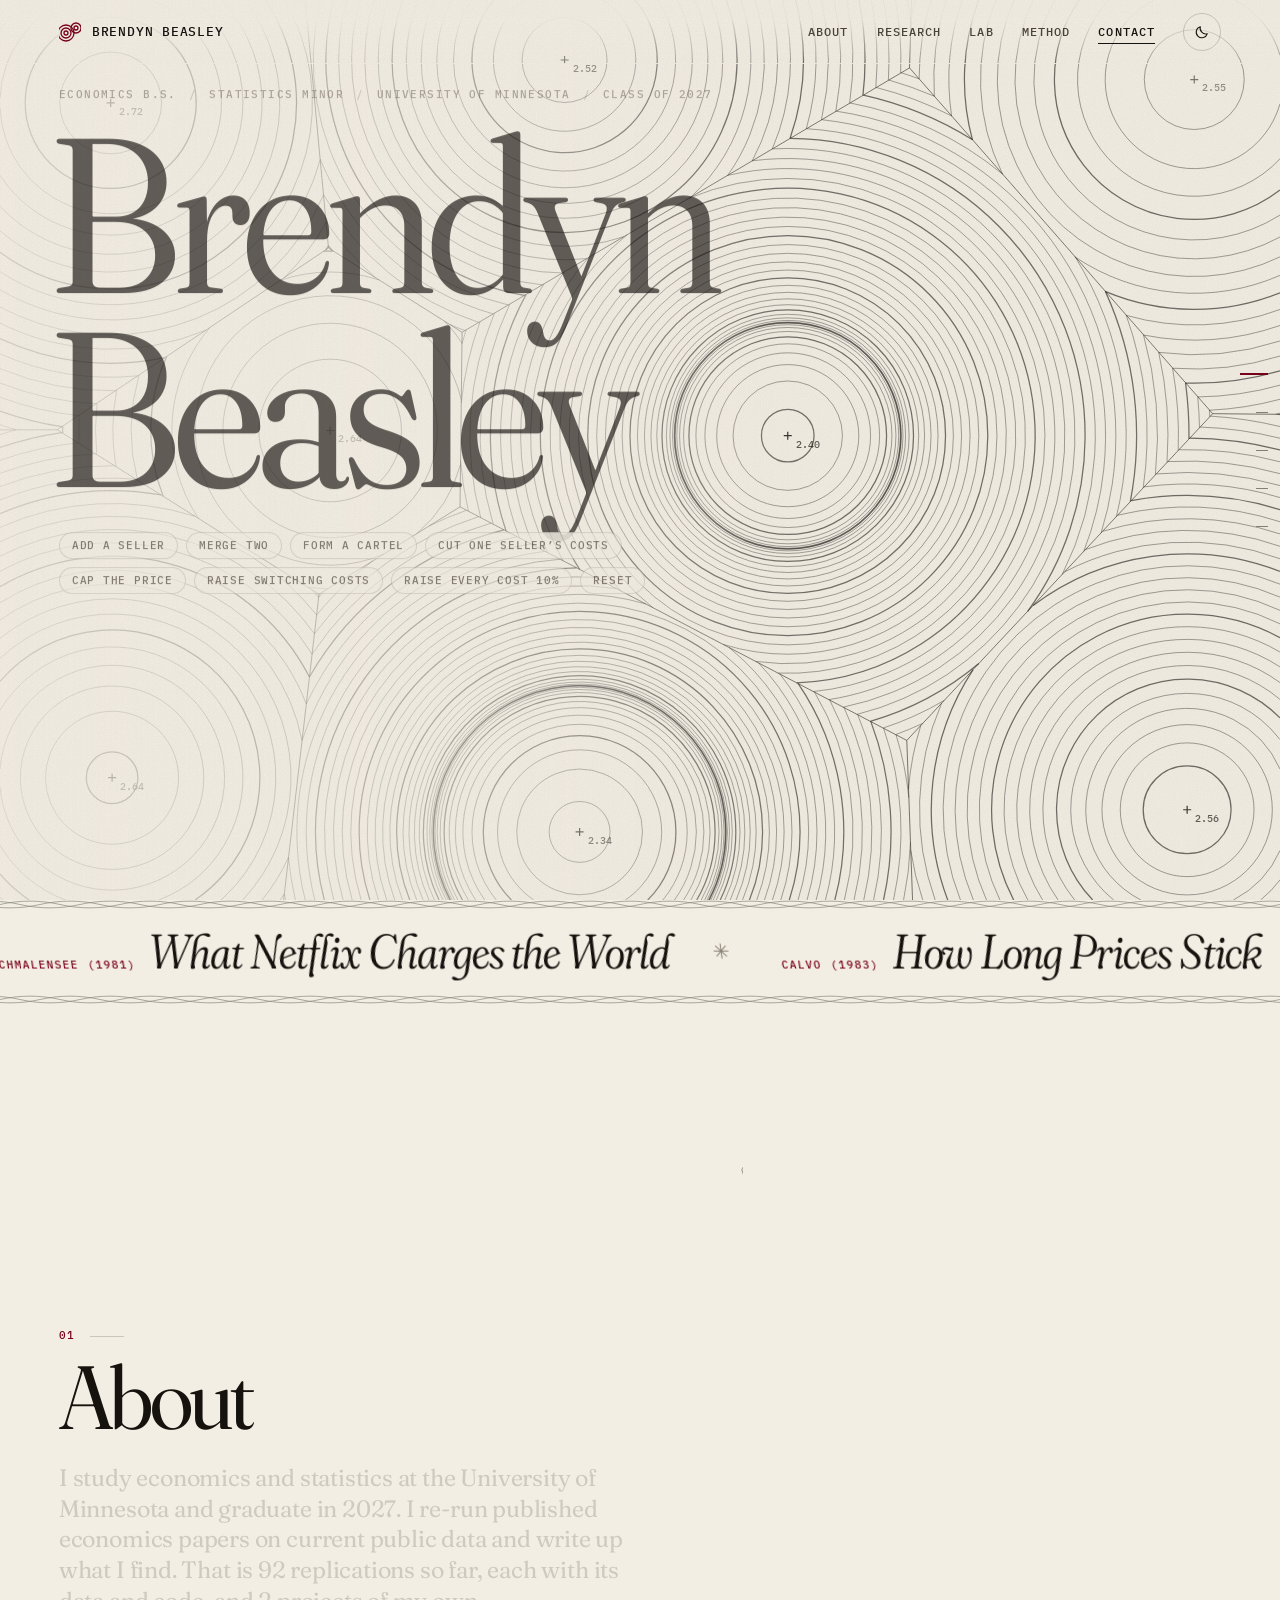
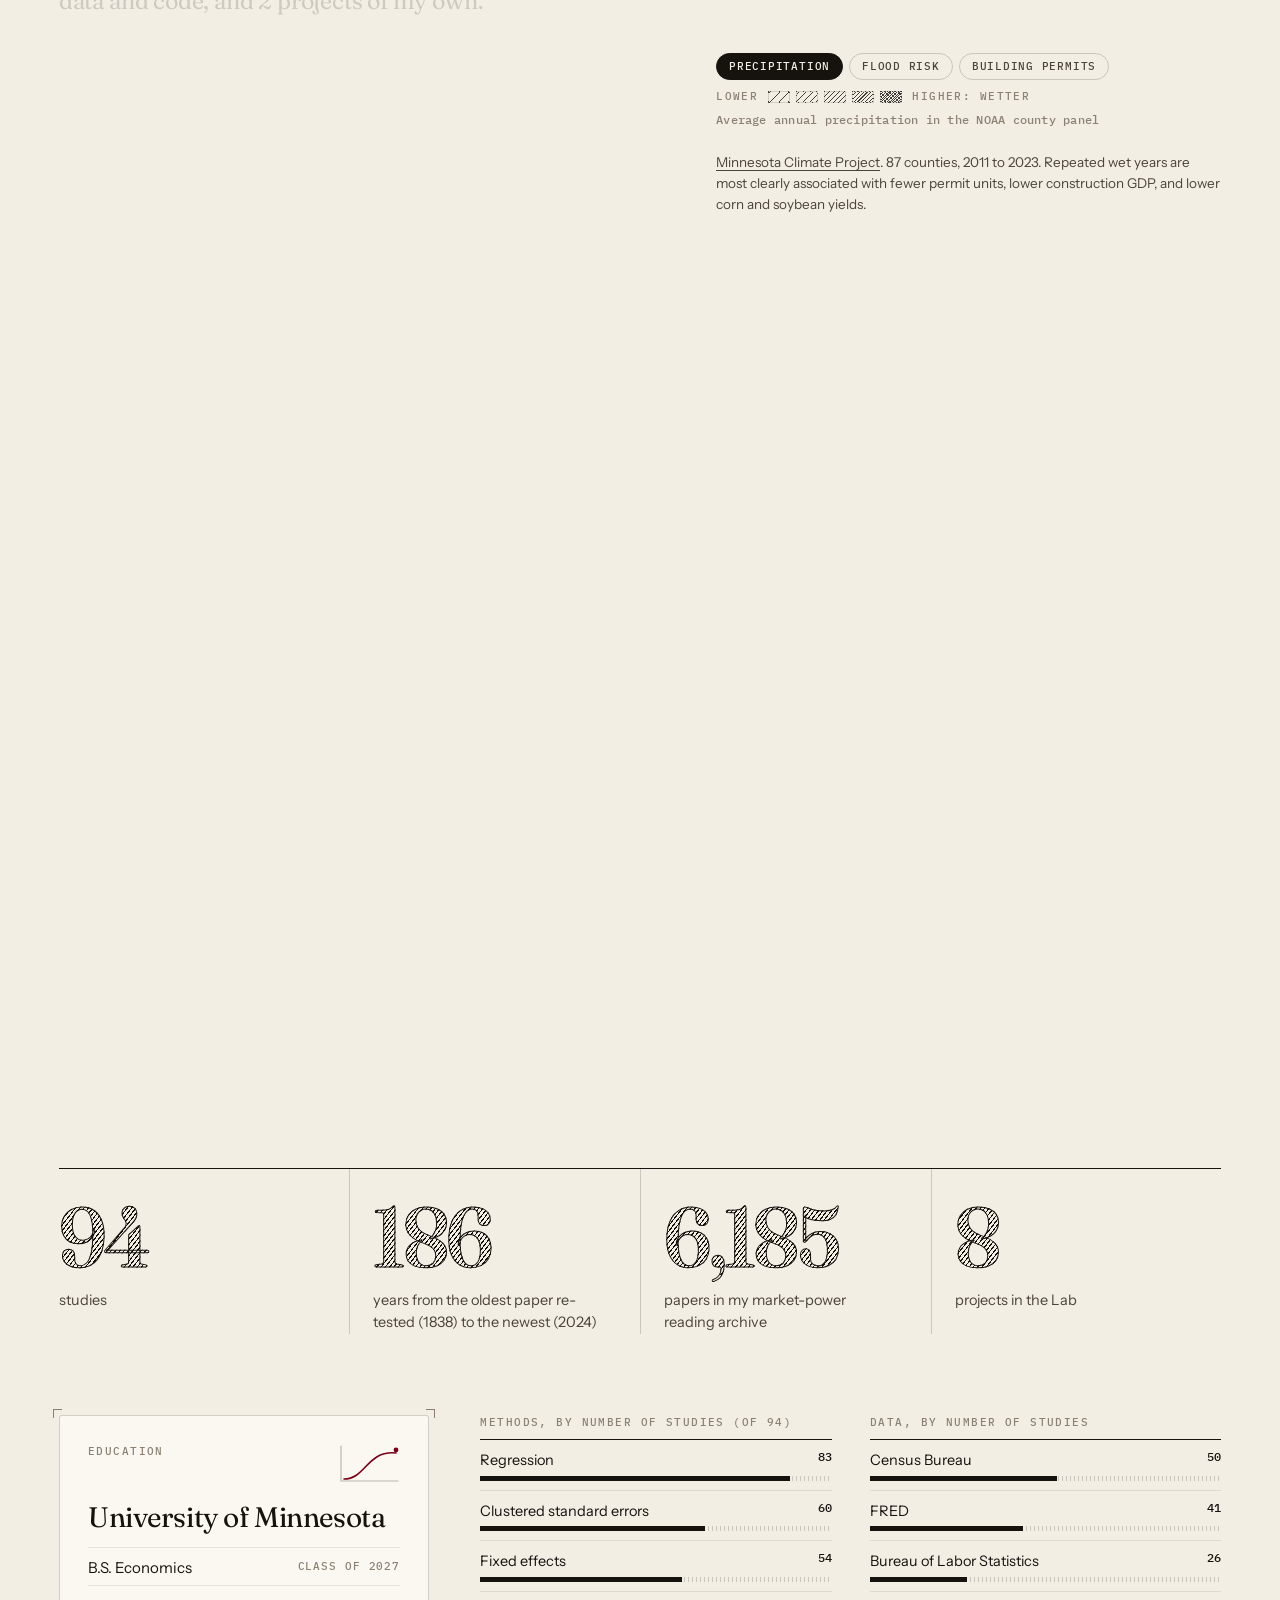
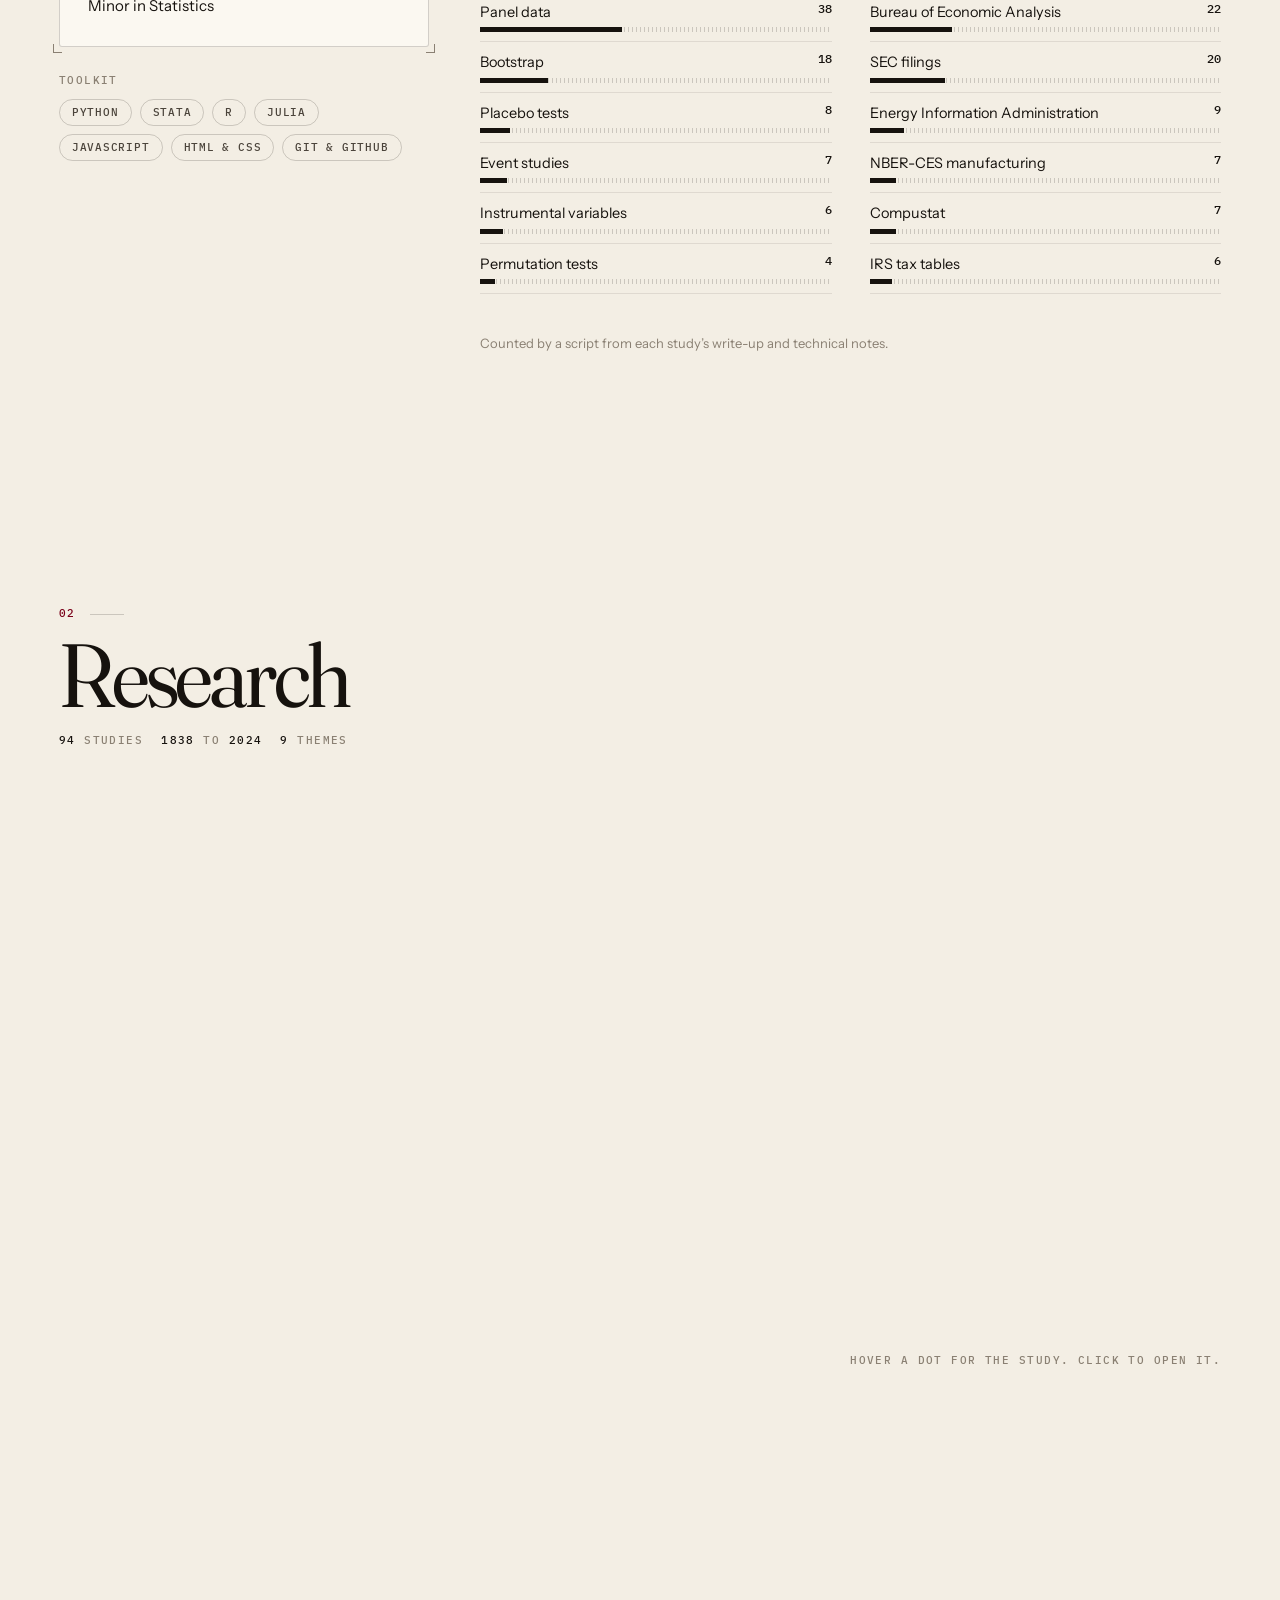
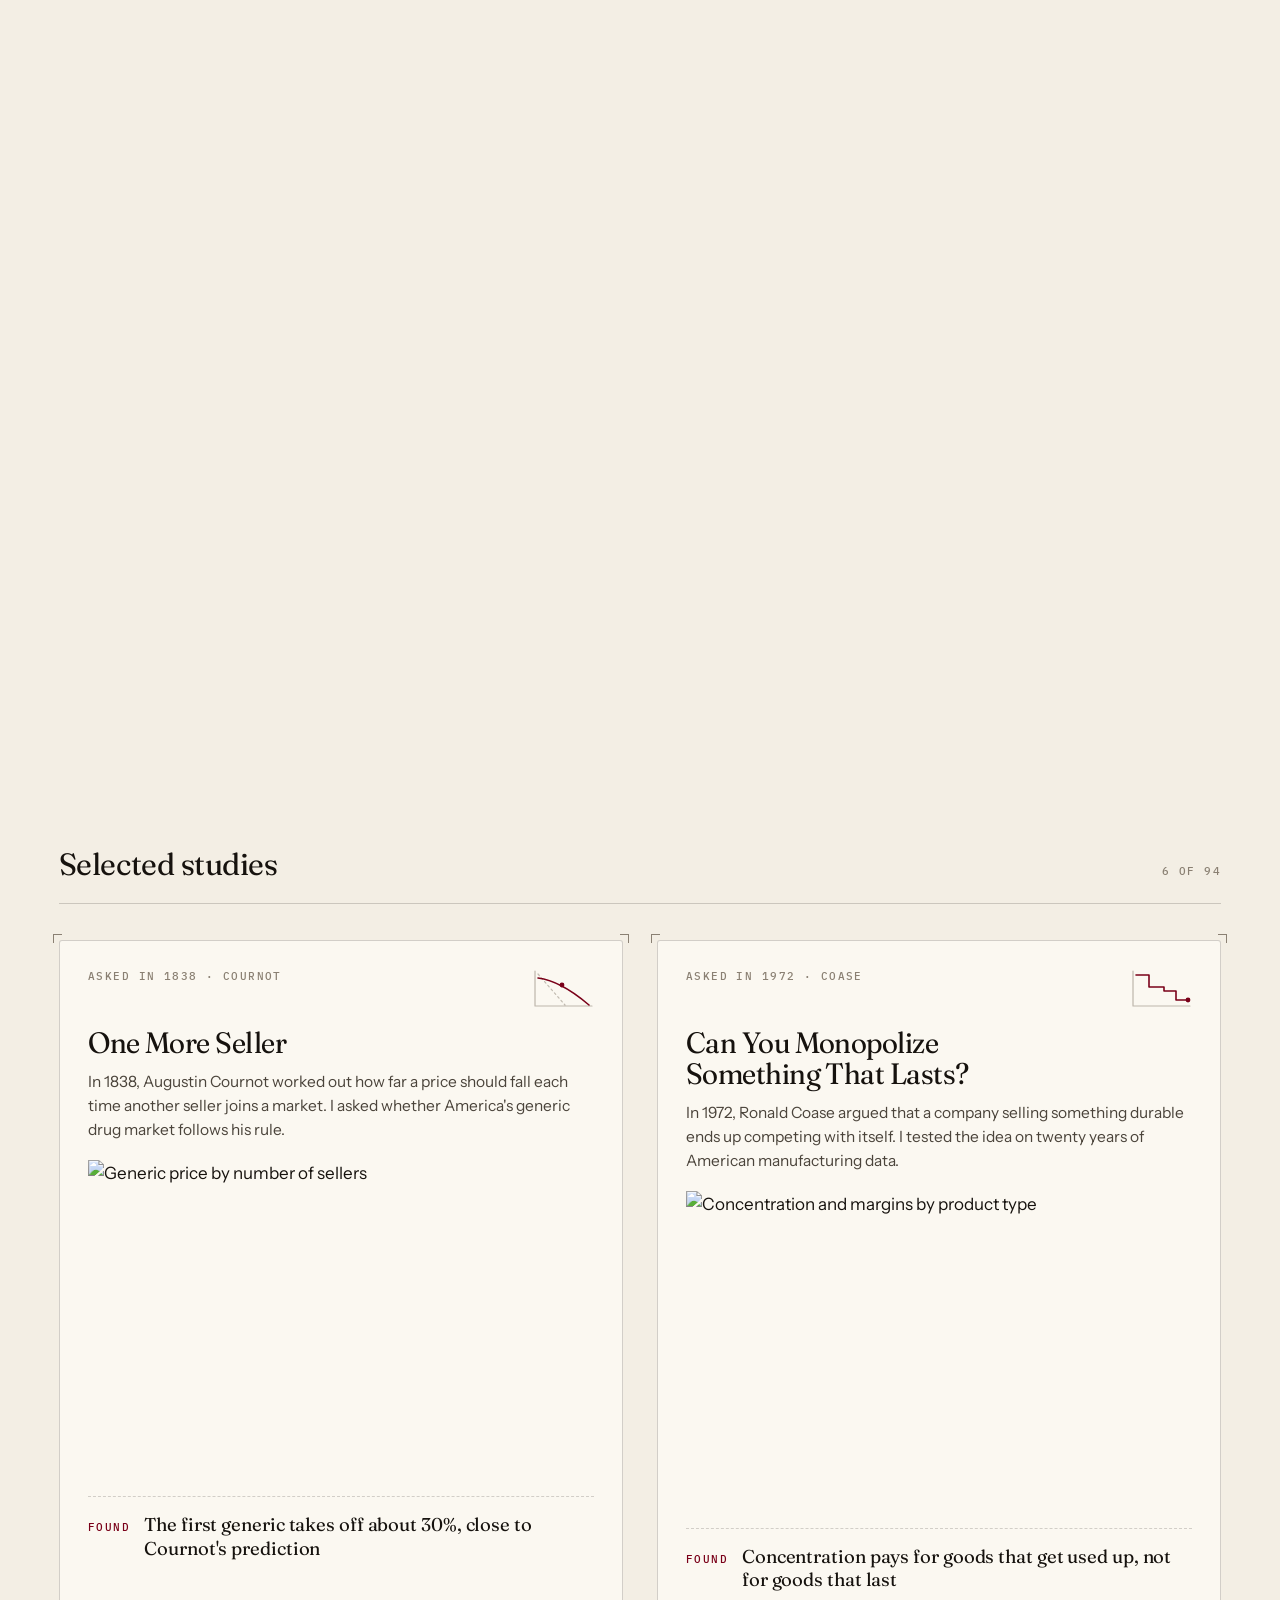
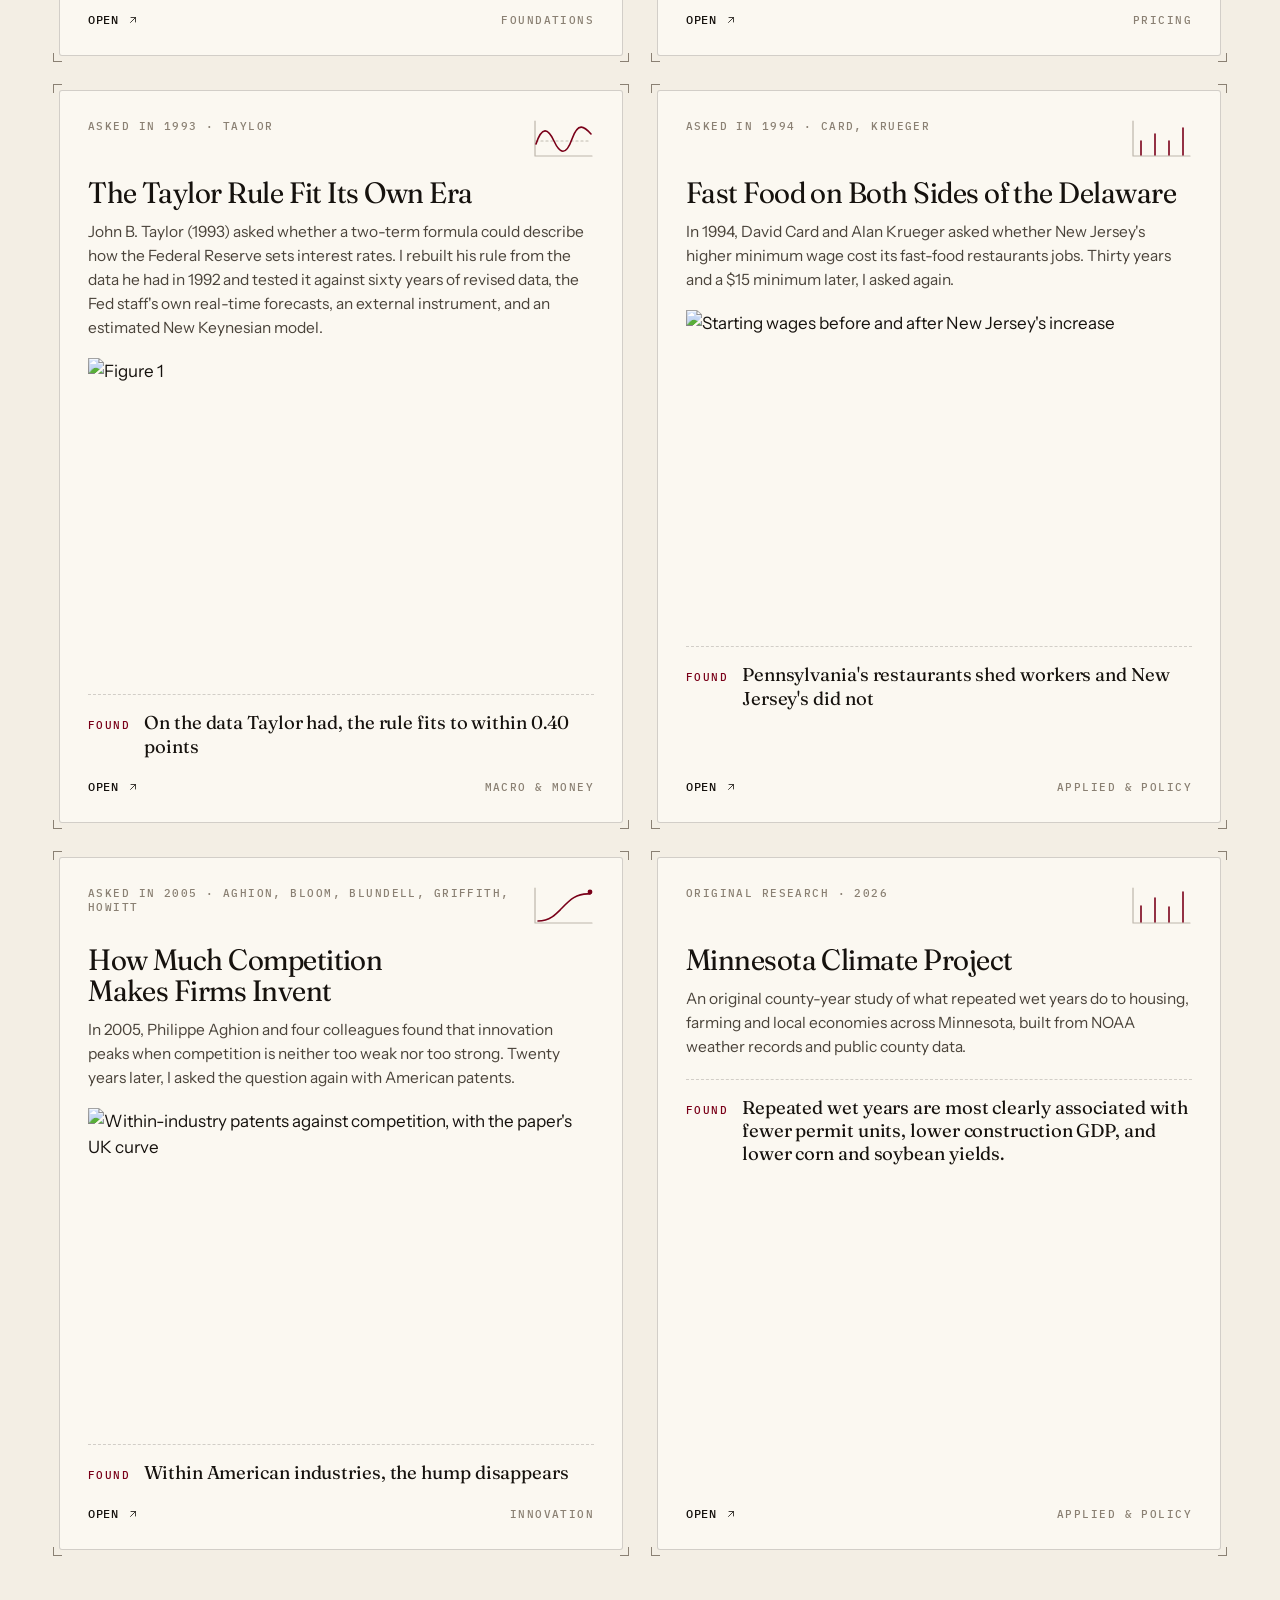
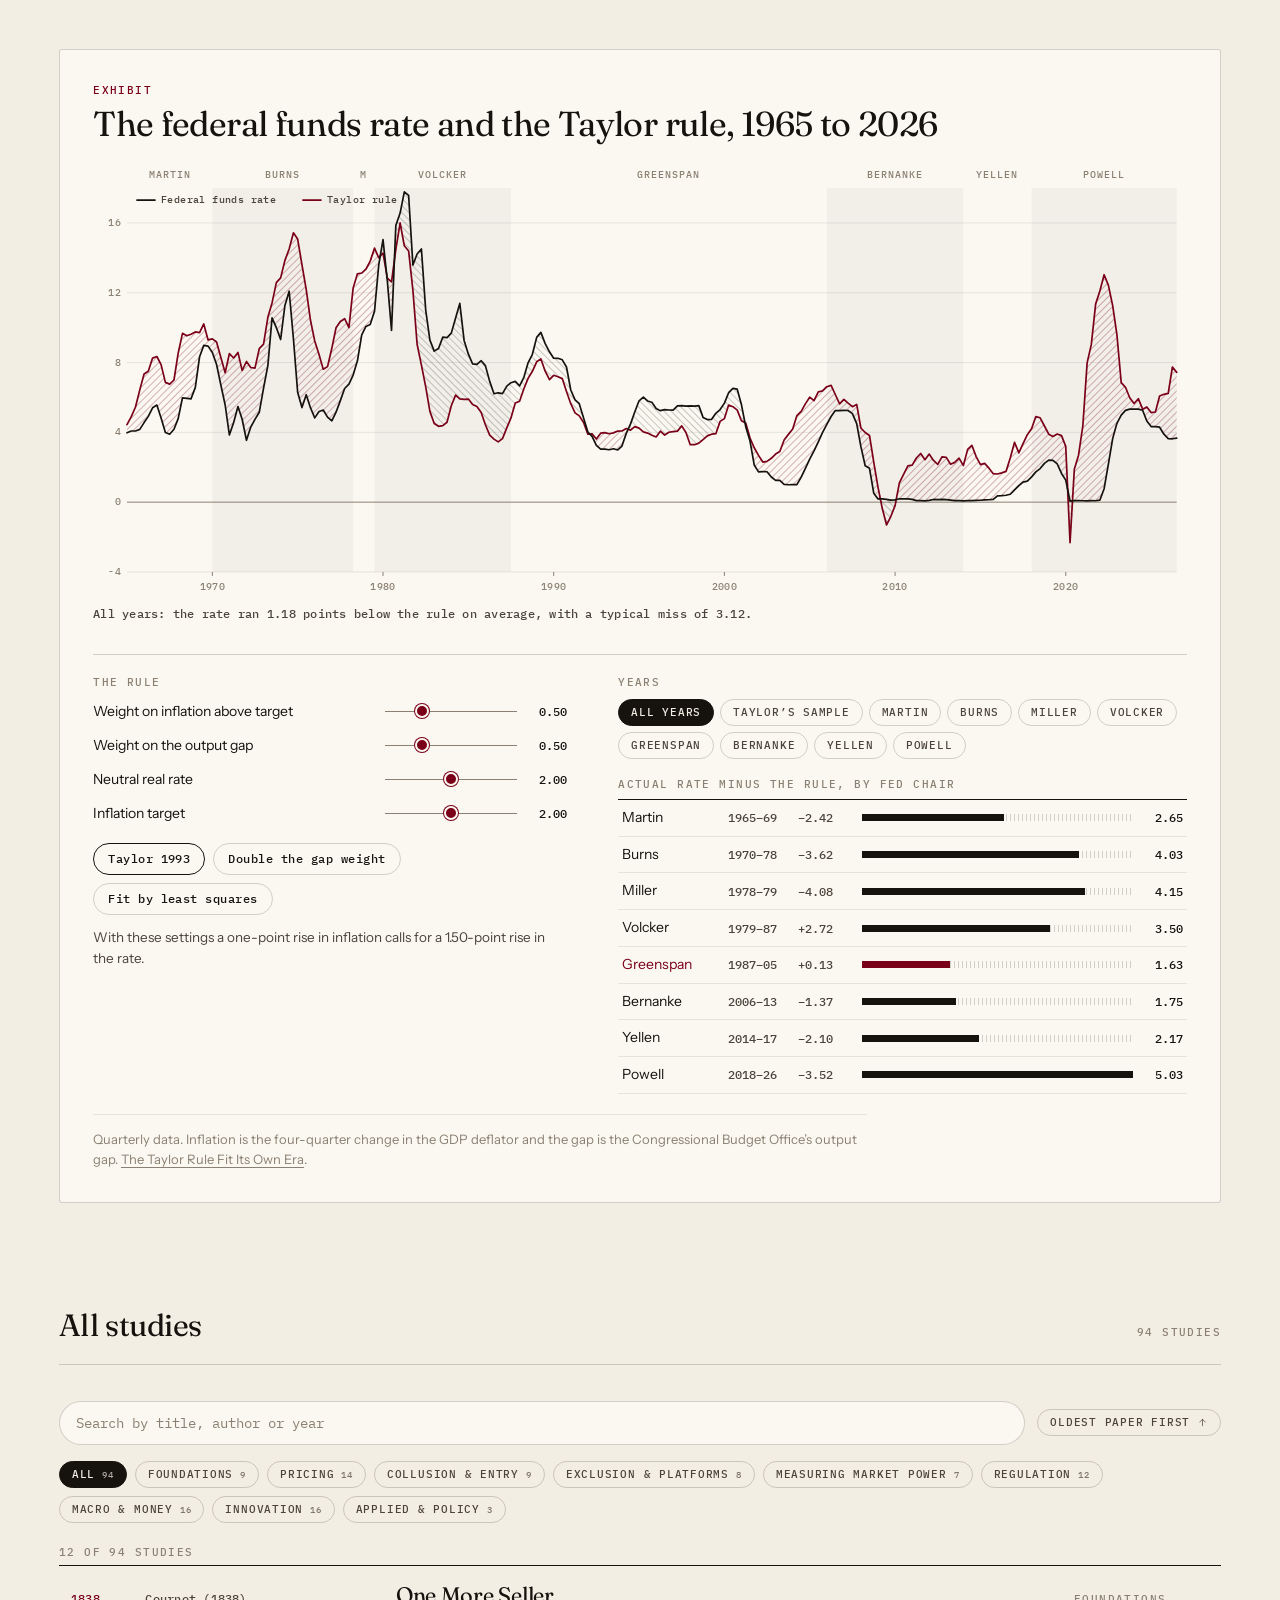
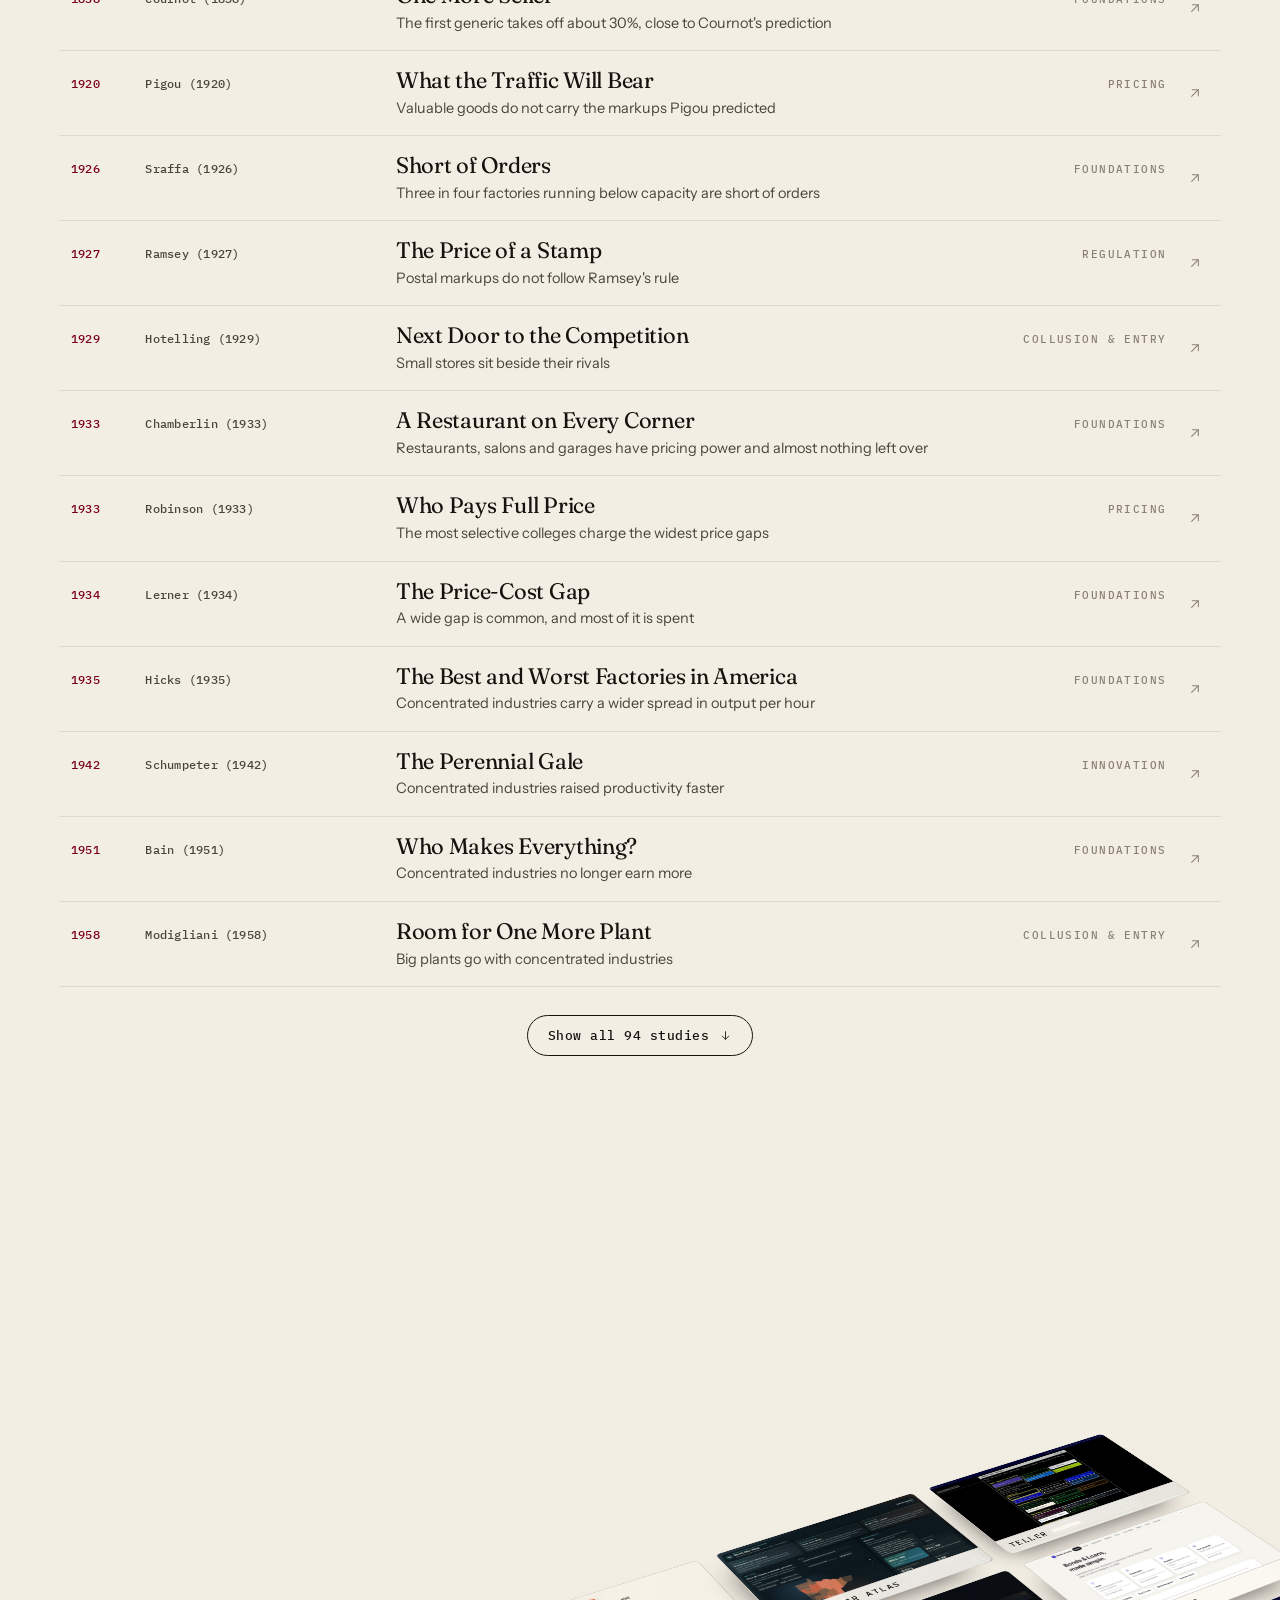
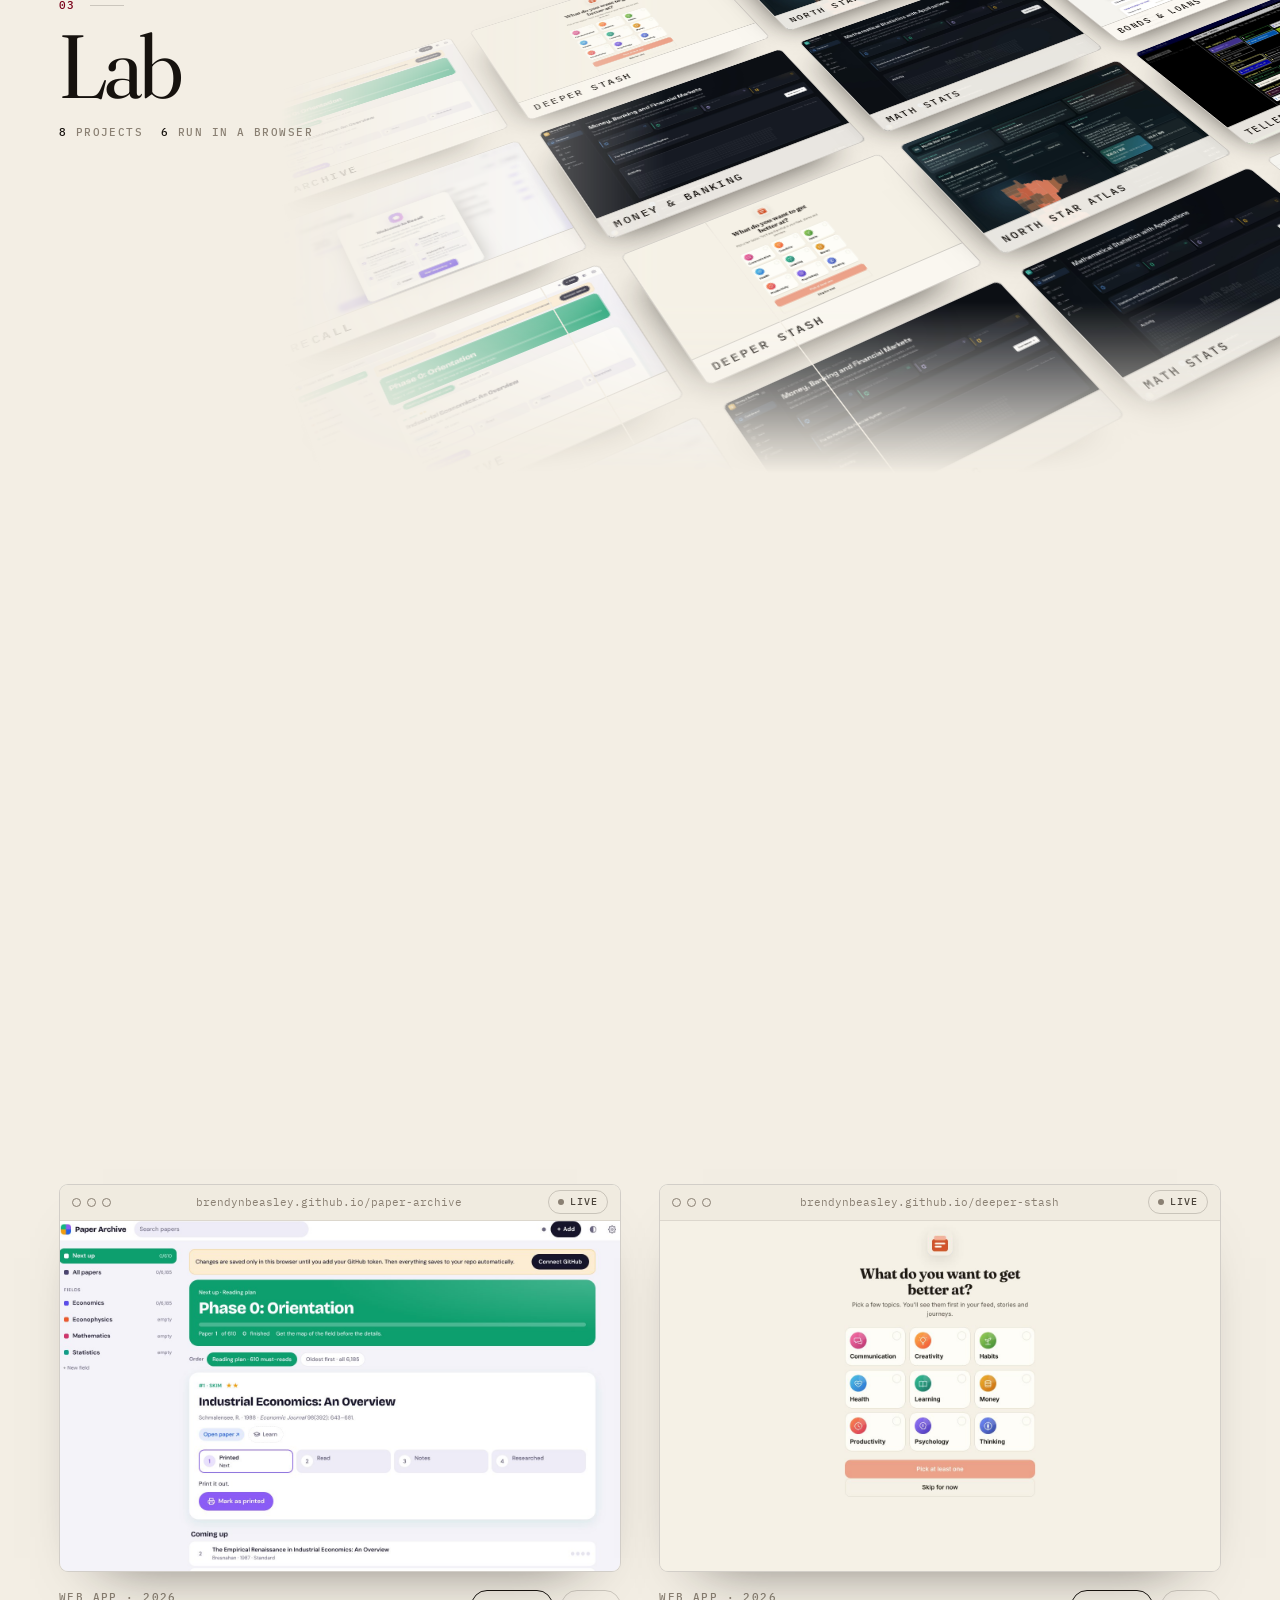
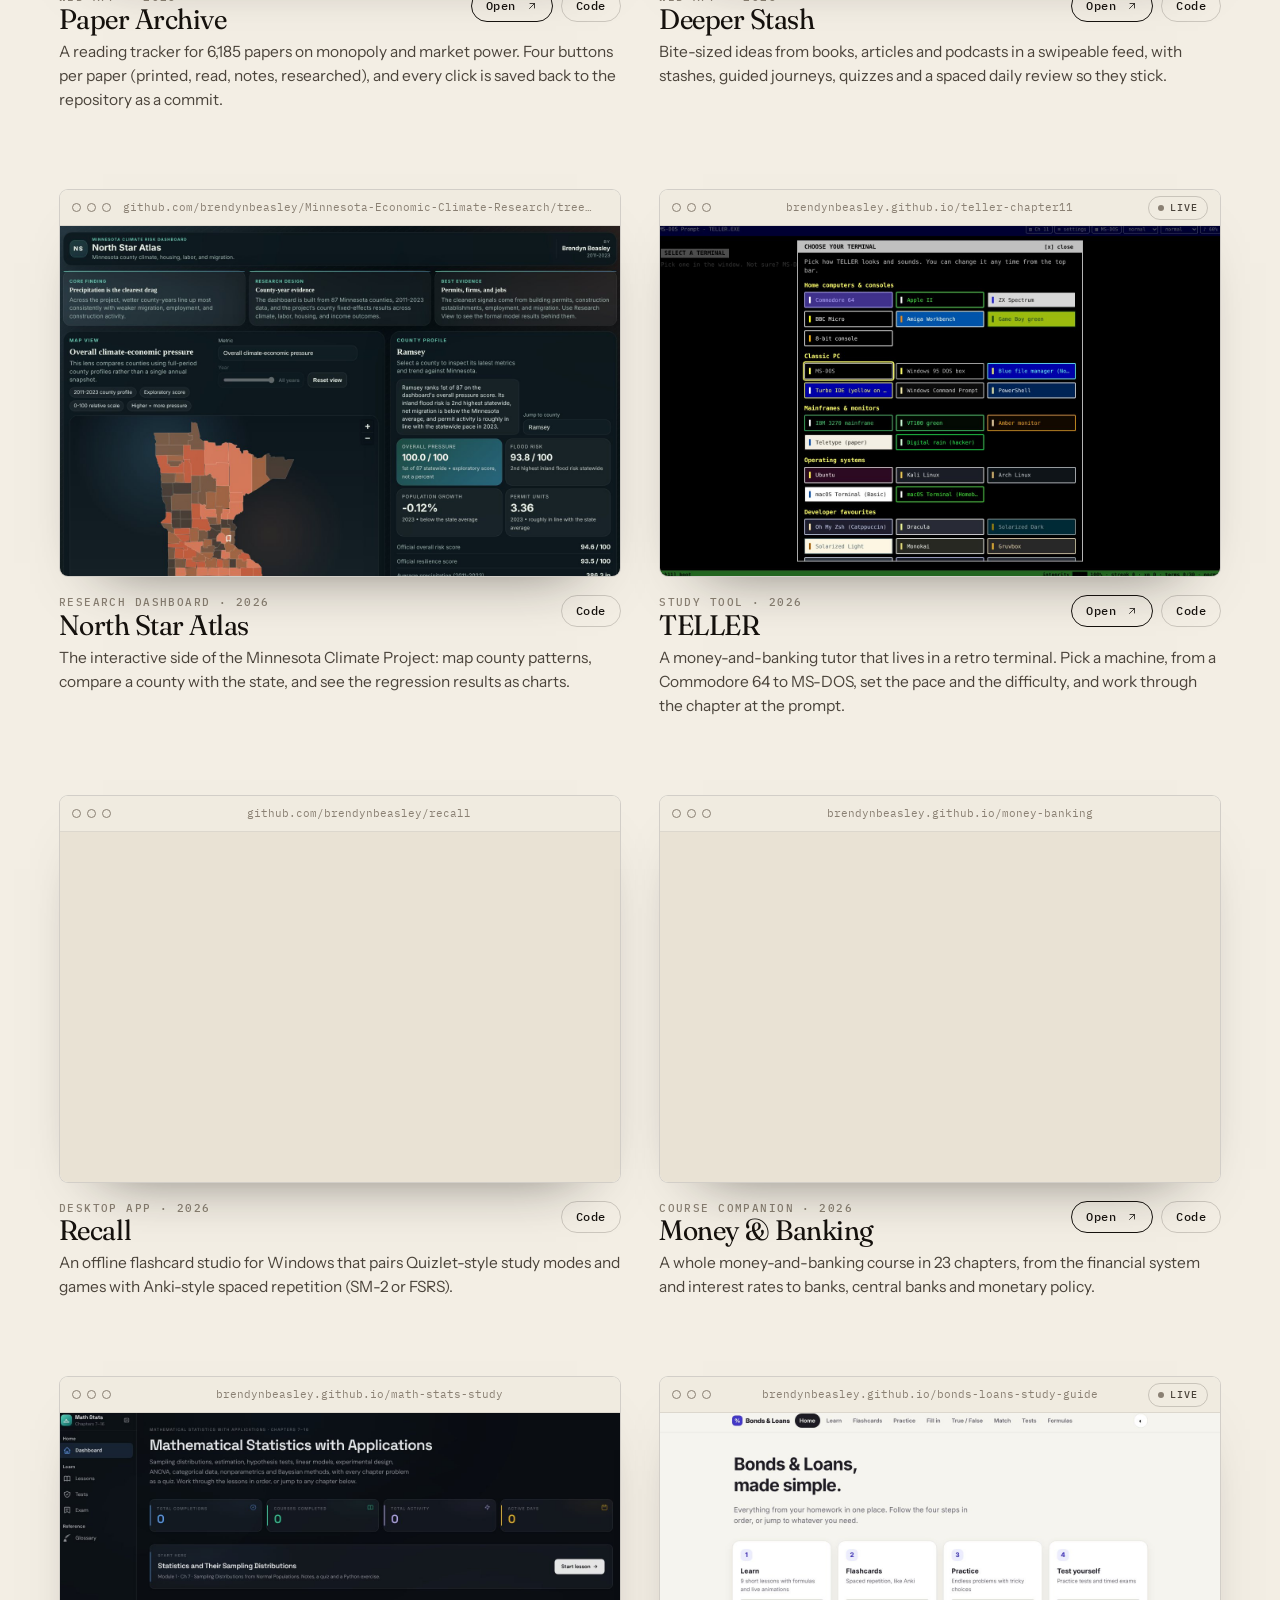
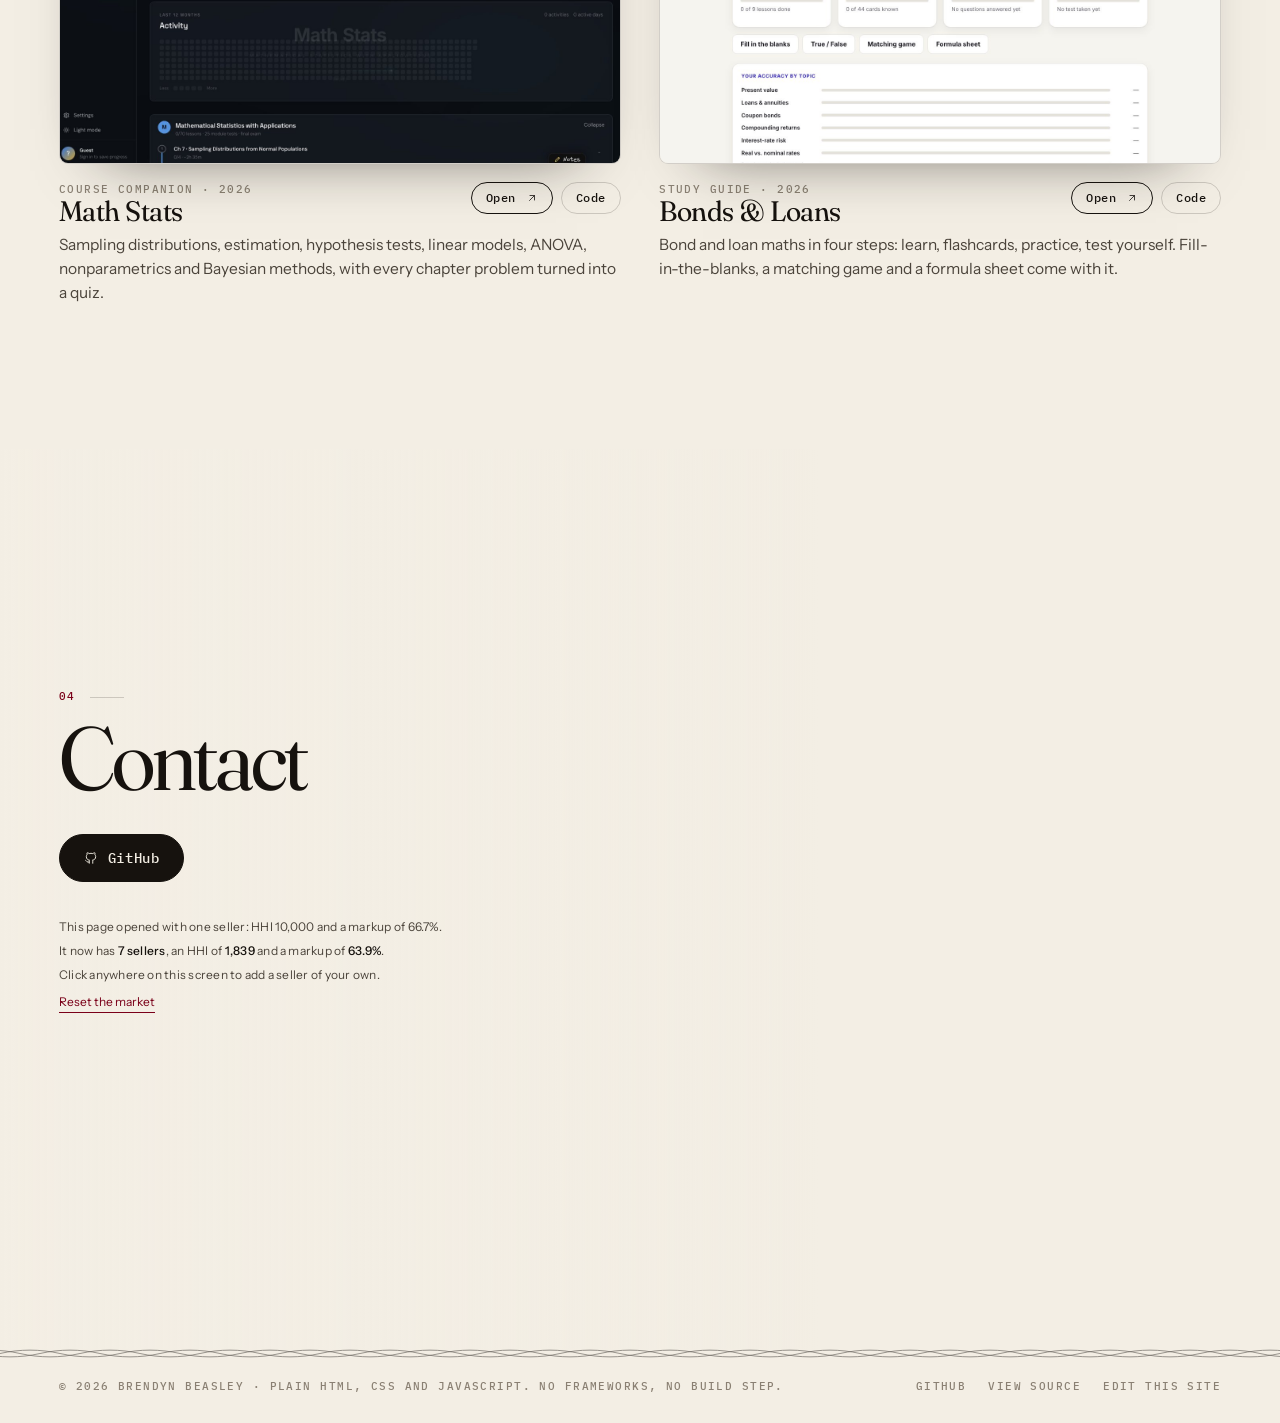
==== commit 74b49e6e: "Put a running market behind the site and build the pages on real data Background - A model of spatia" ====
--- a/index.html
+++ b/index.html
@@ -4,12 +4,12 @@
   <meta charset="utf-8">
   <meta name="viewport" content="width=device-width, initial-scale=1, viewport-fit=cover">
   <!-- The Studio keeps this title, the description and the name below in step with content/site.json. -->
-  <title>Brendyn Beasley · Economics &amp; Statistics</title>
-  <meta name="description" content="Brendyn Beasley studies economics and statistics at the University of Minnesota, re-testing the papers that built economics with public data.">
+  <title>Brendyn Beasley · Economics and statistics</title>
+  <meta name="description" content="Brendyn Beasley studies economics and statistics at the University of Minnesota. 94 replication studies on market power, each with its data and code.">
   <meta name="theme-color" content="#f3eee4">
   <meta property="og:type" content="website">
-  <meta property="og:title" content="Brendyn Beasley · Economics &amp; Statistics">
-  <meta property="og:description" content="I take the papers that built economics and ask again.">
+  <meta property="og:title" content="Brendyn Beasley · Economics and statistics">
+  <meta property="og:description" content="Economics and statistics at the University of Minnesota. 94 replication studies on market power.">
   <meta property="og:image" content="https://brendynbeasley.github.io/assets/og.jpg">
   <meta name="twitter:card" content="summary_large_image">
   <link rel="icon" href="assets/favicon.svg" type="image/svg+xml">
@@ -17,9 +17,10 @@
   <link rel="preload" href="assets/fonts/instrument-roman.woff2" as="font" type="font/woff2" crossorigin>
   <link rel="stylesheet" href="assets/css/base.css">
   <link rel="stylesheet" href="assets/css/home.css">
+  <link rel="stylesheet" href="assets/css/exhibits.css">
   <link rel="modulepreload" href="assets/js/home.js">
-  <link rel="modulepreload" href="assets/js/figure/figure.js">
-  <link rel="modulepreload" href="assets/js/figure/formations.js">
+  <link rel="modulepreload" href="assets/js/market/market.js">
+  <link rel="modulepreload" href="assets/js/market/view.js">
   <!-- Pick the theme before first paint so the page never flashes the wrong one. -->
   <script>
     (function () {
@@ -45,35 +46,36 @@
 <body class="home">
   <a class="skip" href="#about">Skip to content</a>
 
-  <!-- The figure: one canvas behind everything. See assets/js/figure/. -->
+  <!-- Two canvases sit behind everything.
+       market: a model of price competition that never stops running (assets/js/market/)
+       figure: the dots that form the research timeline (assets/js/figure/) -->
+  <canvas class="market" id="market" aria-hidden="true"></canvas>
   <canvas class="figure" id="figure" aria-hidden="true"></canvas>
   <div class="grain" aria-hidden="true"></div>
 
   <main id="main">
 
-    <!-- Each data-scene names the chart the figure forms while that element is on screen. -->
-    <section class="hero" id="top" data-scene="bell" aria-label="Introduction">
+    <!-- data-market: the market takes the screen here.  data-scene: what the dots do here. -->
+    <section class="hero" id="top" data-market data-scene="rest" aria-label="Introduction">
       <div class="wrap hero__in">
         <p class="label hero__eyebrow" data-slot="eyebrow"><span>Economics B.S.</span><span>Statistics minor</span><span>University of Minnesota</span><span>Class of 2027</span></p>
         <h1 class="hero__name display" data-slot="name"><span class="line"><!--site:first-->Brendyn<!--/site:first--></span><span class="line"><!--site:last-->Beasley<!--/site:last--></span></h1>
-        <div class="hero__row">
-          <p class="hero__tag serif" data-slot="tagline">I take the papers that built economics and <em>ask again.</em></p>
-          <p class="hero__lede" data-slot="lede"></p>
-        </div>
+        <div data-slot="console"></div>
       </div>
-      <a class="hero__cue label" href="#about"><span>Scroll</span><i></i></a>
     </section>
 
     <div class="ticker" aria-hidden="true"><div class="ticker__track" data-slot="ticker"></div></div>
 
     <section class="section" id="about" aria-labelledby="about-h">
-      <div class="stage stage--side" data-scene="market" style="--len: 1.9">
+      <div class="stage stage--side" style="--len: 1.9">
         <div class="stage__pin">
-          <div class="wrap">
+          <div class="wrap stage__split">
             <div class="stage__copy">
-              <h2 class="label stage__label" id="about-h"><b>01</b> <span data-slot="about-label">About</span></h2>
+              <p class="label stage__label"><b>01</b></p>
+              <h2 class="display stage__title" id="about-h" data-slot="about-title">About</h2>
               <p class="statement serif" data-slot="statement"></p>
             </div>
+            <div class="stage__art" data-slot="map"></div>
           </div>
         </div>
       </div>
@@ -81,13 +83,13 @@
     </section>
 
     <section class="section" id="research" aria-labelledby="research-h">
-      <div class="stage stage--top" data-scene="timeline" style="--len: 2.2">
+      <div class="stage stage--top" data-scene="timeline" style="--len: 2.1">
         <div class="stage__pin">
           <div class="wrap">
             <div class="stage__copy">
-              <p class="label stage__label"><b>02</b> <span data-slot="research-label">Research</span></p>
-              <h2 class="display stage__title" id="research-h" data-slot="research-title"></h2>
-              <p class="stage__lede" data-slot="research-lede"></p>
+              <p class="label stage__label"><b>02</b></p>
+              <h2 class="display stage__title" id="research-h" data-slot="research-title">Research</h2>
+              <p class="label stage__facts" data-slot="research-facts"></p>
             </div>
           </div>
           <p class="wrap stage__hint label" data-slot="research-hint"></p>
@@ -97,13 +99,14 @@
     </section>
 
     <section class="section" id="builds" aria-labelledby="builds-h">
-      <div class="stage stage--side" data-scene="window" style="--len: 1.7">
+      <div class="stage stage--side" data-scene="rest" style="--len: 1.7">
         <div class="stage__pin">
+          <div class="stage__wall" data-slot="wall"></div>
           <div class="wrap">
             <div class="stage__copy">
-              <p class="label stage__label"><b>03</b> <span data-slot="builds-label">Lab</span></p>
-              <h2 class="display stage__title" id="builds-h" data-slot="builds-title"></h2>
-              <p class="stage__lede" data-slot="builds-lede"></p>
+              <p class="label stage__label"><b>03</b></p>
+              <h2 class="display stage__title" id="builds-h" data-slot="builds-title">Lab</h2>
+              <p class="label stage__facts" data-slot="builds-facts"></p>
             </div>
           </div>
         </div>
@@ -111,25 +114,24 @@
       <div class="wrap body" data-slot="builds-body"></div>
     </section>
 
-    <section class="contact" id="contact" data-scene="question" aria-labelledby="contact-h">
+    <section class="contact" id="contact" data-market aria-labelledby="contact-h">
       <div class="wrap">
         <div class="contact__in">
-          <p class="label stage__label"><b>04</b> <span data-slot="contact-label">Contact</span></p>
-          <h2 class="display contact__title" id="contact-h" data-slot="contact-title"></h2>
-          <p class="stage__lede" data-slot="contact-text"></p>
+          <p class="label stage__label"><b>04</b></p>
+          <h2 class="display contact__title" id="contact-h" data-slot="contact-title">Contact</h2>
           <div class="contact__links" data-slot="contact-links"></div>
+          <div class="session" data-slot="session"></div>
         </div>
       </div>
     </section>
   </main>
 
-  <p class="caption label" aria-hidden="true"><b></b><span></span></p>
   <a class="tip" hidden></a>
   <nav class="axis" aria-label="Jump to a section"></nav>
 
   <noscript>
     <div class="wrap" style="position:relative;z-index:2;padding:40px 0">
-      <p>This site draws its content with JavaScript. Without it, you can still find everything on
+      <p>This site draws its content with JavaScript. Without it, everything is still on
       <a href="https://github.com/brendynbeasley">GitHub</a>.</p>
     </div>
   </noscript>
--- a/assets/css/base.css
+++ b/assets/css/base.css
@@ -54,7 +54,12 @@
   --fig-study: #7a0019;
   --fig-feature: #e3a400;
   --fig-line: rgba(22, 18, 14, 0.5);
-  --fig-dim: 0.13;
+  --fig-dim: 0.07;
+  /* The market behind the page: line colour, and how faint it goes behind text. */
+  --mk-line: #16120e;
+  --mk-dim: 0.12;
+  /* A banknote braid, used as a rule. Three sine waves, 40px out of step. */
+  --guilloche: url("data:image/svg+xml,%3Csvg xmlns='http://www.w3.org/2000/svg' width='120' height='9'%3E%3Cg fill='none' stroke='%2316120e' stroke-width='.7' opacity='.6'%3E%3Cpath d='M-120 4.5C-100 0-80 0-60 4.5S-20 9 0 4.5 40 0 60 4.5 100 9 120 4.5 160 0 180 4.5 220 9 240 4.5'/%3E%3Cpath transform='translate(40)' d='M-120 4.5C-100 0-80 0-60 4.5S-20 9 0 4.5 40 0 60 4.5 100 9 120 4.5 160 0 180 4.5 220 9 240 4.5'/%3E%3Cpath transform='translate(80)' d='M-120 4.5C-100 0-80 0-60 4.5S-20 9 0 4.5 40 0 60 4.5 100 9 120 4.5 160 0 180 4.5 220 9 240 4.5'/%3E%3C/g%3E%3C/svg%3E");
 
   --f-display: "Fraunces", "Iowan Old Style", "Palatino Linotype", Georgia, serif;
   --f-sans: "Instrument Sans", ui-sans-serif, system-ui, -apple-system, "Segoe UI", Roboto, sans-serif;
@@ -90,7 +95,10 @@
   --fig-study: #ffcc33;
   --fig-feature: #ff6b81;
   --fig-line: rgba(242, 235, 223, 0.5);
-  --fig-dim: 0.16;
+  --fig-dim: 0.09;
+  --mk-line: #f2ebdf;
+  --mk-dim: 0.13;
+  --guilloche: url("data:image/svg+xml,%3Csvg xmlns='http://www.w3.org/2000/svg' width='120' height='9'%3E%3Cg fill='none' stroke='%23f2ebdf' stroke-width='.7' opacity='.6'%3E%3Cpath d='M-120 4.5C-100 0-80 0-60 4.5S-20 9 0 4.5 40 0 60 4.5 100 9 120 4.5 160 0 180 4.5 220 9 240 4.5'/%3E%3Cpath transform='translate(40)' d='M-120 4.5C-100 0-80 0-60 4.5S-20 9 0 4.5 40 0 60 4.5 100 9 120 4.5 160 0 180 4.5 220 9 240 4.5'/%3E%3Cpath transform='translate(80)' d='M-120 4.5C-100 0-80 0-60 4.5S-20 9 0 4.5 40 0 60 4.5 100 9 120 4.5 160 0 180 4.5 220 9 240 4.5'/%3E%3C/g%3E%3C/svg%3E");
 }
 
 /* ---- Reset -------------------------------------------------------------- */
@@ -195,6 +203,7 @@
   position: fixed; inset: 0 0 auto 0; z-index: 50; height: var(--bar);
   transition: transform 0.5s var(--e-out), background-color 0.3s, border-color 0.3s;
   border-bottom: 1px solid transparent;
+  background: linear-gradient(color-mix(in srgb, var(--paper) 92%, transparent) 30%, transparent);
 }
 .topbar.is-scrolled {
   background: color-mix(in srgb, var(--paper) 82%, transparent);
@@ -205,9 +214,8 @@
 .topbar__in { height: 100%; display: flex; align-items: center; justify-content: space-between; gap: 24px; }
 .brand { display: inline-flex; align-items: center; gap: 11px; text-decoration: none; font: 500 13px/1 var(--f-mono); letter-spacing: 0.06em; text-transform: uppercase; }
 .brand__mark { width: 22px; height: 22px; color: var(--accent); }
-.brand__mark circle { transition: transform 0.6s var(--e-out); transform-box: fill-box; transform-origin: center; }
-.brand:hover .brand__mark circle:nth-child(odd) { transform: translateY(-2px); }
-.brand:hover .brand__mark circle:nth-child(even) { transform: translateY(2px); }
+.brand__mark circle { fill: none; stroke: currentColor; stroke-width: 1.3; transition: transform 0.7s var(--e-out); transform-box: fill-box; transform-origin: center; }
+.brand:hover .brand__mark circle { transform: scale(1.18); }
 .nav { display: flex; align-items: center; gap: clamp(14px, 2.2vw, 30px); }
 .nav__links { display: flex; align-items: center; gap: clamp(14px, 2.2vw, 30px); }
 .nav__link {
@@ -312,7 +320,7 @@
   transition: background-color 0.25s, color 0.25s, border-color 0.25s;
 }
 button.chip:hover { border-color: var(--ink); color: var(--ink); }
-.chip[aria-pressed="true"] { background: var(--ink); border-color: var(--ink); color: var(--paper); }
+.chip[aria-pressed="true"], button.chip[aria-pressed="true"]:hover { background: var(--ink); border-color: var(--ink); color: var(--paper); }
 .chip sup { font-size: 9px; opacity: 0.7; }
 
 /* ---- Window: the frame a linked page previews in -------------------------- */
@@ -372,7 +380,8 @@
 .rule { height: 1px; background: var(--rule); }
 
 /* ---- Footer ------------------------------------------------------------- */
-.footer { border-top: 1px solid var(--rule); background: var(--paper); padding: 26px 0 30px; }
+.footer { position: relative; background: var(--paper); padding: 30px 0 30px; }
+.footer::before { content: ""; position: absolute; left: 0; right: 0; top: 0; height: 9px; background: var(--guilloche) 0 0 / 120px 9px repeat-x; }
 .footer__in { display: flex; flex-wrap: wrap; gap: 10px 28px; align-items: center; justify-content: space-between; }
 .footer a { text-decoration: none; }
 .footer a:hover { color: var(--accent); }
--- a/assets/css/home.css
+++ b/assets/css/home.css
@@ -1,6 +1,6 @@
 /* ==========================================================================
-   home.css — the home page: hero, the pinned "stages" where the figure takes
-   the screen, and the content that follows each one.
+   home.css: the home page. The hero, the pinned "stages" that open each
+   section, and the content that follows them.
    ========================================================================== */
 
 /* ---- Hero --------------------------------------------------------------- */
@@ -8,12 +8,17 @@
   position: relative; min-height: 100vh; min-height: 100svh; display: flex; flex-direction: column;
   padding-top: calc(var(--bar) + clamp(14px, 4.5vh, 52px));
 }
-.hero__in { display: grid; align-content: start; gap: clamp(12px, 2.2vh, 24px); }
+.hero__in { position: relative; display: grid; align-content: start; gap: clamp(12px, 2.2vh, 24px); }
+/* A soft fade of paper behind the text column, so the market is strongest where nothing is written. */
+.hero::before {
+  content: ""; position: absolute; inset: 0; pointer-events: none;
+  background: linear-gradient(90deg, color-mix(in srgb, var(--paper) 78%, transparent), color-mix(in srgb, var(--paper) 50%, transparent) 34%, transparent 62%);
+}
 .hero__eyebrow { display: flex; flex-wrap: wrap; gap: 6px 0; }
 .hero__eyebrow span + span::before { content: "/"; margin: 0 12px; opacity: 0.5; }
 .hero__name {
   font-size: clamp(60px, min(21vw, 24.5vh), 250px); line-height: 0.84; letter-spacing: -0.04em;
-  margin-left: -0.045em; white-space: nowrap; user-select: none;
+  margin-left: -0.045em; white-space: nowrap; user-select: none; width: fit-content;
 }
 /* Each line clips its letters so they can rise into view. */
 .hero__name .line { display: block; overflow: hidden; padding: 0.04em 0.06em 0.2em; margin: -0.04em -0.06em -0.2em; }
@@ -23,69 +28,62 @@
   transform: translateY(112%); transition: transform 1.4s var(--e-out); transition-delay: calc(var(--i) * 42ms + 120ms);
 }
 .hero__name.is-in .k { transform: none; }
-.hero__row { display: grid; gap: clamp(12px, 2vh, 20px); justify-items: start; }
-.hero__tag { font-size: clamp(22px, 2.5vw, 38px); line-height: 1.14; letter-spacing: -0.012em; font-weight: 360; max-width: 21ch; text-wrap: balance; }
-.hero__tag em { font-style: italic; color: var(--accent); font-variation-settings: "opsz" 144, "SOFT" 60, "WONK" 1; }
-.hero__lede { max-width: 40ch; color: var(--ink-2); font-size: 15.5px; text-wrap: pretty; }
-.hero__tag, .hero__lede, .hero__eyebrow { opacity: 0; transform: translateY(18px); animation: rise 1.2s var(--e-out) forwards; }
+.hero__eyebrow, .hero .console { opacity: 0; animation: rise 1.2s var(--e-out) forwards; }
 .hero__eyebrow { animation-delay: 0.15s; }
-.hero__tag { animation-delay: 0.75s; }
-.hero__lede { animation-delay: 0.95s; }
-@keyframes rise { to { opacity: 1; transform: none; } }
-.hero__cue {
-  position: absolute; right: max(var(--gutter), calc((100vw - var(--max)) / 2)); bottom: 22px; display: flex; align-items: center; gap: 12px; text-decoration: none;
-  opacity: 0; animation: rise 1s var(--e-out) 2.6s forwards;
-}
-.hero__cue i { width: 1px; height: 44px; background: linear-gradient(var(--ink) 50%, transparent 50%) 0 0 / 100% 200%; animation: cue 2.2s var(--e-io) infinite; }
-@keyframes cue { from { background-position: 0 100%; } to { background-position: 0 -100%; } }
-
-@media (max-width: 760px) {
-  .hero__cue { display: none; }
-}
+.hero .console { animation-delay: 0.9s; margin-top: clamp(6px, 1.4vh, 16px); }
+@keyframes rise { from { opacity: 0; transform: translateY(18px); } to { opacity: 1; transform: none; } }
 
 /* ---- Ticker tape -------------------------------------------------------- */
-.ticker { position: relative; z-index: 1; overflow: hidden; border-block: 1px solid var(--rule); background: var(--paper); padding: clamp(14px, 2vw, 24px) 0; }
+.ticker { position: relative; z-index: 1; overflow: hidden; background: var(--paper); padding: clamp(14px, 2vw, 24px) 0; }
+.ticker::before, .ticker::after { content: ""; position: absolute; left: 0; right: 0; height: 9px; color: var(--ink-3); opacity: 0.8; background: var(--guilloche) 0 0 / 120px 9px repeat-x; }
+.ticker::before { top: 0; } .ticker::after { bottom: 0; }
 .ticker__track { display: flex; width: max-content; will-change: transform; }
 .ticker__item {
   display: inline-flex; align-items: baseline; gap: 14px; padding-right: clamp(34px, 4vw, 64px); white-space: nowrap;
-  font-family: var(--f-display); font-style: italic; font-weight: 340; font-size: clamp(26px, 3.8vw, 56px); line-height: 1; letter-spacing: -0.02em;
+  font-family: var(--f-display); font-style: italic; font-weight: 340; font-size: clamp(26px, 3.8vw, 56px); line-height: 1.15; letter-spacing: -0.02em;
   font-variation-settings: "opsz" 144, "SOFT" 60, "WONK" 1;
 }
 .ticker__item small { font: 500 11px var(--f-mono); font-style: normal; letter-spacing: 0.1em; text-transform: uppercase; color: var(--accent); }
 .ticker__item::after { content: "✳"; font-style: normal; font-size: 0.42em; color: var(--ink-3); margin-left: clamp(20px, 2.4vw, 40px); align-self: center; }
 
-/* ---- Stages: where the figure takes the screen ---------------------------
-   A stage is taller than the viewport and pins its content while you scroll
-   through it, which gives the dots time to settle into the next chart.
+/* ---- Stages --------------------------------------------------------------
+   A stage is taller than the screen and pins its content while you scroll
+   through it, which gives whatever it shows time to assemble.
    -------------------------------------------------------------------------- */
 .stage { position: relative; height: calc(var(--len, 1.8) * 100vh); height: calc(var(--len, 1.8) * 100svh); }
 .stage__pin {
   position: sticky; top: 0; height: 100vh; height: 100svh; display: flex; flex-direction: column; justify-content: center;
-  padding-block: calc(var(--bar) + 2vh) 6vh;
-}
-.stage__copy { max-width: min(47%, 640px); }
-.stage__label { display: flex; align-items: center; gap: 14px; margin-bottom: clamp(16px, 2.6vh, 30px); font-weight: 500; }
-.stage__label b { color: var(--accent); }
+  padding-block: calc(var(--bar) + 2vh) 5vh; overflow: hidden;
+}
+.stage__copy { max-width: min(46%, 600px); position: relative; z-index: 2; }
+.stage__label { display: flex; align-items: center; gap: 14px; margin-bottom: clamp(10px, 1.6vh, 18px); }
+.stage__label b { color: var(--accent); font-weight: 500; }
 .stage__label b::after { content: ""; display: inline-block; vertical-align: middle; width: 34px; height: 1px; background: var(--rule); margin-left: 14px; }
-.stage__title { font-size: clamp(42px, 6.3vw, 108px); text-wrap: balance; }
-.stage__lede { max-width: 42ch; margin-top: clamp(14px, 2.2vh, 24px); color: var(--ink-2); font-size: 17px; text-wrap: pretty; }
-.stage__hint { position: absolute; left: 0; right: 0; bottom: 52px; text-align: right; }
+.stage__title { font-size: clamp(46px, 7vw, 124px); letter-spacing: -0.035em; line-height: 0.9; }
+.stage__facts { margin-top: clamp(12px, 2vh, 20px); display: flex; flex-wrap: wrap; gap: 4px 18px; }
+.stage__facts b { color: var(--ink); font-weight: 500; }
+.stage__hint { position: absolute; left: 0; right: 0; bottom: 30px; text-align: right; }
+
+.stage__split { display: grid; grid-template-columns: minmax(0, 6fr) minmax(0, 5fr); gap: clamp(24px, 4vw, 70px); align-items: center; height: 100%; }
+.stage__split .stage__copy { max-width: 620px; }
+.stage__art { height: 76vh; max-height: 100%; min-height: 0; }
+.stage__wall { position: absolute; inset: 0; }
 
 .stage--top .stage__pin { justify-content: flex-start; padding-top: calc(var(--bar) + 5vh); }
-.stage--top .stage__copy { max-width: min(46%, 600px); }
-.stage--top .stage__title { font-size: clamp(38px, 5vw, 84px); }
-
-.statement { font-size: clamp(22px, 2.5vw, 41px); line-height: 1.2; letter-spacing: -0.014em; font-weight: 360; text-wrap: pretty; }
+
+.statement { margin-top: clamp(16px, 2.8vh, 30px); font-size: clamp(19px, 1.85vw, 29px); line-height: 1.3; letter-spacing: -0.008em; font-weight: 380; max-width: 30em; text-wrap: pretty; }
 .statement .w { display: inline-block; transition: opacity 0.3s linear; }
-.statement em { font-style: italic; color: var(--accent); font-variation-settings: "opsz" 144, "SOFT" 60, "WONK" 1; }
-
-@media (max-width: 760px) {
-  .stage--side .stage__pin { justify-content: flex-end; padding-bottom: 11svh; }
-  .stage__copy, .stage--top .stage__copy { max-width: 100%; }
-  .stage--top .stage__copy { max-width: 72%; }
-  .stage--top .stage__lede { font-size: 14.5px; max-width: 30ch; }
-  .stage__lede { font-size: 15.5px; }
-  .stage__hint { bottom: 46px; }
+.statement em { font-style: italic; color: var(--accent); }
+
+@media (max-width: 860px) {
+  .stage__split { grid-template-columns: minmax(0, 1fr); grid-template-rows: minmax(0, 1fr) auto; align-items: stretch; gap: 14px; }
+  .stage__split .stage__art { order: -1; height: auto; max-height: none; min-height: 0; }
+  .stage__copy, .stage__split .stage__copy { max-width: 100%; }
+  .stage--side .stage__pin { justify-content: flex-end; padding-bottom: 5svh; }
+  .stage--top .stage__copy { max-width: 80%; }
+  .statement { font-size: 17.5px; margin-top: 10px; }
+  .stage__title { font-size: clamp(42px, 13vw, 70px); }
+  .mnmap__source { display: none; }
 }
 
 /* ---- Section bodies ----------------------------------------------------- */
@@ -94,35 +92,43 @@
 .body__head h3 { font-family: var(--f-display); font-weight: 400; font-size: clamp(24px, 2.4vw, 34px); letter-spacing: -0.015em; }
 .body__gap { height: clamp(70px, 11vh, 140px); }
 
-/* Stats */
-.stats { display: grid; grid-template-columns: repeat(4, 1fr); border-top: 1px solid var(--ink); }
+/* Numbers, engraved: outlined figures filled with fine hatching. */
+.stats { display: grid; grid-template-columns: repeat(4, minmax(0, 1fr)); border-top: 1px solid var(--ink); }
 .stat { padding: clamp(18px, 2.4vw, 30px) clamp(14px, 1.8vw, 26px) 0 0; }
 .stat + .stat { padding-left: clamp(14px, 1.8vw, 26px); border-left: 1px solid var(--rule); }
-.stat__n { display: block; font-size: clamp(46px, 6.2vw, 100px); line-height: 0.9; font-weight: 340; font-variant-numeric: tabular-nums; }
+.stat__n {
+  display: block; width: fit-content; font-size: clamp(50px, 6.6vw, 108px); line-height: 0.9; font-weight: 560; font-variant-numeric: tabular-nums; letter-spacing: -0.03em;
+  color: transparent; -webkit-text-stroke: 1px var(--ink);
+  background: repeating-linear-gradient(-52deg, var(--ink) 0 1.1px, transparent 1.1px 3.4px); -webkit-background-clip: text; background-clip: text;
+}
 .stat__l { margin-top: 14px; color: var(--ink-2); font-size: 14.5px; max-width: 26ch; text-wrap: pretty; }
 
 /* About */
-.about { display: grid; grid-template-columns: minmax(0, 5fr) minmax(0, 7fr); gap: clamp(28px, 4vw, 70px); margin-top: clamp(60px, 9vh, 120px); align-items: start; }
-.about__side { display: grid; gap: 28px; position: sticky; top: calc(var(--bar) + 24px); }
-.about__note { font-size: 18px; color: var(--ink-2); max-width: 46ch; text-wrap: pretty; }
-.about__caps { display: grid; grid-template-columns: repeat(2, minmax(0, 1fr)); gap: clamp(20px, 2.2vw, 32px); }
+.about { display: grid; grid-template-columns: minmax(0, 4fr) minmax(0, 8fr); gap: clamp(28px, 4vw, 70px); margin-top: clamp(60px, 9vh, 120px); align-items: start; }
+.about__side { display: grid; gap: 26px; }
+.about__note { font-size: 17px; color: var(--ink-2); max-width: 46ch; text-wrap: pretty; }
 .edu__school { font-family: var(--f-display); font-size: clamp(24px, 2.2vw, 30px); line-height: 1.1; letter-spacing: -0.015em; font-weight: 400; }
 .edu__rows { margin-top: 14px; display: grid; gap: 6px; }
 .edu__rows p { display: flex; justify-content: space-between; gap: 16px; padding-top: 8px; border-top: 1px solid var(--rule-2); font-size: 15px; }
 .edu__rows span:last-child { color: var(--ink-3); font: 500 11px/1.9 var(--f-mono); letter-spacing: 0.08em; text-transform: uppercase; white-space: nowrap; }
 .toolkit { display: flex; flex-wrap: wrap; gap: 8px; }
-.cap { min-height: 250px; }
-.cap .plate__title { font-size: clamp(26px, 2.6vw, 38px); font-style: italic; font-weight: 360; font-variation-settings: "opsz" 144, "SOFT" 60, "WONK" 1; }
-
-/* Featured studies */
+.roles { display: grid; border-top: 1px solid var(--ink); }
+.role { display: grid; grid-template-columns: minmax(0, 1fr) auto; gap: 4px 16px; padding: 14px 0; border-bottom: 1px solid var(--rule-2); }
+.role h4 { font-family: var(--f-display); font-weight: 400; font-size: 21px; line-height: 1.15; }
+.role p { grid-column: 1 / -1; color: var(--ink-2); font-size: 15px; max-width: 60ch; }
+
+/* Studies */
 .featured { display: grid; grid-template-columns: repeat(2, minmax(0, 1fr)); gap: clamp(22px, 2.6vw, 40px); }
-.study { min-height: 340px; }
+.study { min-height: 320px; }
 .study .plate__text { max-width: 58ch; }
 .study__found {
   display: grid; grid-template-columns: auto 1fr; gap: 14px; align-items: baseline; margin-top: 20px; padding-top: 16px;
   border-top: 1px dashed var(--rule); font-family: var(--f-display); font-size: clamp(17px, 1.45vw, 20px); line-height: 1.25; letter-spacing: -0.005em;
 }
 .study__found .label { color: var(--accent); }
+.study__chart { margin-top: 18px; aspect-ratio: 8 / 5; }
+.study__chart img { width: 100%; height: 100%; object-fit: contain; mix-blend-mode: multiply; }
+:root[data-theme="dark"] .study__chart img { filter: invert(0.92) hue-rotate(180deg); mix-blend-mode: screen; }
 
 /* Index */
 .index__tools { display: flex; gap: 12px; align-items: center; margin-bottom: 16px; }
@@ -158,26 +164,27 @@
 .row__go { font-size: 16px; color: var(--ink-3); transition: transform 0.45s var(--e-out), color 0.2s; align-self: center; }
 .row:hover .row__go { transform: translate(3px, -3px); color: var(--accent); }
 
-/* Builds */
+/* Lab */
 .windows { display: grid; grid-template-columns: repeat(2, minmax(0, 1fr)); gap: clamp(46px, 6vw, 84px) clamp(24px, 3vw, 48px); }
 .window__open { position: absolute; inset: 0; z-index: 2; }
 
 /* ---- Contact ------------------------------------------------------------ */
-.contact { position: relative; min-height: 100vh; min-height: 100svh; display: flex; align-items: center; padding-block: calc(var(--bar) + 30px) 90px; }
-.contact > .wrap { width: min(100% - 2 * var(--gutter), var(--max)); }
-.contact__in { max-width: min(58%, 780px); }
-.contact__title { font-size: clamp(42px, 6.3vw, 108px); text-wrap: balance; }
+.contact { position: relative; min-height: 100vh; min-height: 100svh; display: flex; align-items: center; padding-block: calc(var(--bar) + 30px) 190px; }
+.contact::before {
+  content: ""; position: absolute; inset: 0; pointer-events: none;
+  background: linear-gradient(90deg, color-mix(in srgb, var(--paper) 80%, transparent), color-mix(in srgb, var(--paper) 55%, transparent) 36%, transparent 64%);
+}
+.contact > .wrap { position: relative; width: min(100% - 2 * var(--gutter), var(--max)); }
+.contact__in { max-width: min(62%, 820px); }
+.contact__title { font-size: clamp(46px, 7vw, 124px); letter-spacing: -0.035em; line-height: 0.9; }
 .contact__links { display: flex; flex-wrap: wrap; gap: 12px; margin-top: clamp(26px, 4vh, 44px); }
-.contact__links .btn { padding: 16px 24px; font-size: 14px; }
-
-/* ---- Figure caption, tooltip, axis navigation ----------------------------- */
-.caption {
-  position: fixed; left: max(var(--gutter), calc((100vw - var(--max)) / 2)); bottom: 20px; z-index: 3; display: flex; gap: 12px; max-width: min(70ch, calc(100vw - 2 * var(--gutter) - 90px));
-  pointer-events: none; opacity: 0; transform: translateY(6px); transition: opacity 0.5s, transform 0.6s var(--e-out);
-}
-.caption.is-on { opacity: 1; transform: none; }
-.caption b { color: var(--accent); white-space: nowrap; }
-
+.contact__links .btn { padding: 16px 24px; font-size: 14px; background: color-mix(in srgb, var(--paper) 80%, transparent); }
+.contact__links .btn--solid { background: var(--ink); }
+.session { margin-top: clamp(26px, 4vh, 44px); display: grid; gap: 5px; text-transform: none; letter-spacing: 0.02em; font-size: 12px; color: var(--ink-2); max-width: 60ch; }
+.session b { color: var(--ink); font-weight: 500; }
+.session button { color: var(--accent); border-bottom: 1px solid currentColor; font: inherit; justify-self: start; margin-top: 4px; }
+
+/* ---- Timeline tooltip and the axis down the right edge -------------------- */
 .tip {
   position: fixed; z-index: 45; left: 0; top: 0; transform: translate(-50%, calc(-100% - 16px)); width: max-content; max-width: min(300px, 80vw);
   display: grid; gap: 4px; padding: 11px 14px 12px; background: var(--ink); color: var(--paper); border-radius: 3px; text-decoration: none;
@@ -186,8 +193,7 @@
 .tip::after { content: ""; position: absolute; left: 50%; bottom: -5px; width: 10px; height: 10px; background: inherit; transform: translateX(-50%) rotate(45deg); }
 .tip small { font: 500 10px var(--f-mono); letter-spacing: 0.1em; text-transform: uppercase; opacity: 0.7; }
 .tip strong { font-family: var(--f-display); font-weight: 400; font-size: 18px; line-height: 1.15; }
-.tip em { font: 500 10px var(--f-mono); font-style: normal; letter-spacing: 0.1em; text-transform: uppercase; color: var(--accent-2); margin-top: 3px; }
-:root[data-theme="dark"] .tip em { color: #7a0019; }
+.tip em { font: 400 12.5px/1.35 var(--f-sans); font-style: normal; opacity: 0.85; margin-top: 2px; }
 @keyframes tip { from { opacity: 0; transform: translate(-50%, calc(-100% - 6px)); } }
 .is-pointing, .is-pointing * { cursor: pointer; }
 
@@ -204,20 +210,20 @@
 
 @media (max-width: 980px) {
   .about { grid-template-columns: minmax(0, 1fr); }
-  .about__side { position: static; }
   .row { grid-template-columns: 50px minmax(0, 1fr) 20px; grid-template-areas: "year cite go" "main main main"; row-gap: 6px; padding: 16px 6px; }
   .row__year { grid-area: year; } .row__cite { grid-area: cite; } .row__main { grid-area: main; } .row__go { grid-area: go; } .row__theme { display: none; }
 }
 @media (max-width: 760px) {
-  .stats { grid-template-columns: 1fr 1fr; }
+  /* On a phone the text runs the full width, so the paper fade runs top to bottom instead. */
+  .hero::before, .contact::before { background: linear-gradient(180deg, color-mix(in srgb, var(--paper) 74%, transparent), color-mix(in srgb, var(--paper) 62%, transparent) 52%, transparent 74%); }
+  .stats { grid-template-columns: repeat(2, minmax(0, 1fr)); }
   .stat:nth-child(odd) { padding-left: 0; border-left: 0; }
   .stat:nth-child(n + 3) { margin-top: 26px; border-top: 1px solid var(--rule); }
-  .featured, .windows, .about__caps { grid-template-columns: minmax(0, 1fr); }
-  .study, .cap { min-height: 0; }
+  .featured, .windows { grid-template-columns: minmax(0, 1fr); }
+  .study { min-height: 0; }
   .study__found { grid-template-columns: 1fr; gap: 6px; }
-  .contact { align-items: flex-end; padding-bottom: 12svh; }
+  .contact { align-items: flex-start; padding-top: calc(var(--bar) + 8svh); }
   .contact__in { max-width: 100%; }
-  .caption { bottom: 14px; font-size: 10px; max-width: calc(100vw - 2 * var(--gutter)); }
   .index__tools { flex-wrap: wrap; }
   .window__meta { grid-template-columns: 1fr; }
 }
--- a/assets/css/exhibits.css
+++ b/assets/css/exhibits.css
@@ -0,0 +1,186 @@
+/* ==========================================================================
+   exhibits.css: the working parts. The market behind the page with its
+   readout and controls, the Minnesota map, the Taylor rule chart, the ledger
+   of methods, the wall of projects and the sheet a study opens in.
+   ========================================================================== */
+
+/* ---- The market --------------------------------------------------------- */
+.market {
+  position: fixed; left: 0; top: 0; width: 100vw; height: 100vh; height: 100lvh;
+  z-index: 0; pointer-events: none;
+}
+
+/* Controls: a row of switches under the name. */
+.console { display: flex; flex-wrap: wrap; gap: 8px; max-width: 640px; }
+.console__chip { background: color-mix(in srgb, var(--paper) 86%, transparent); -webkit-backdrop-filter: blur(6px); backdrop-filter: blur(6px); }
+button.console__chip:hover { background: var(--ink); color: var(--paper); border-color: var(--ink); }
+
+/* The tape: the market's numbers, bottom left. */
+.tape {
+  position: fixed; left: max(var(--gutter), calc((100vw - var(--max)) / 2)); bottom: 18px; z-index: 30;
+  width: min(640px, calc(100vw - 2 * var(--gutter)));
+  font-family: var(--f-mono); pointer-events: none;
+  padding: 12px 14px; background: color-mix(in srgb, var(--paper) 86%, transparent); border: 1px solid transparent; border-radius: 4px;
+  -webkit-backdrop-filter: blur(8px); backdrop-filter: blur(8px);
+  opacity: 0; transform: translateY(8px); transition: opacity 0.5s, transform 0.6s var(--e-out), padding 0.4s, background-color 0.4s;
+}
+.tape.is-on { opacity: 1; transform: none; }
+.tape.is-floating { background: color-mix(in srgb, var(--paper) 95%, transparent); border-color: var(--rule); box-shadow: 0 20px 40px -26px rgba(0, 0, 0, 0.5); }
+.tape__row { display: flex; align-items: flex-end; gap: clamp(16px, 2.4vw, 34px); }
+.tape__cell { display: grid; gap: 3px; }
+.tape__cell i { font-style: normal; font-size: 10px; letter-spacing: 0.13em; text-transform: uppercase; color: var(--ink-3); }
+.tape__cell b { font-weight: 500; font-size: clamp(20px, 2.1vw, 28px); line-height: 1; letter-spacing: -0.02em; font-variant-numeric: tabular-nums; color: var(--ink); }
+.tape__badge { font-size: 10px; letter-spacing: 0.13em; text-transform: uppercase; color: var(--accent); padding-bottom: 4px; }
+.tape__about { margin-left: auto; width: 24px; height: 24px; border: 1px solid var(--rule); border-radius: 50%; font: 500 12px var(--f-mono); color: var(--ink-2); pointer-events: auto; transition: background-color 0.2s, color 0.2s; }
+.tape__about:hover, .tape__about[aria-expanded="true"] { background: var(--ink); color: var(--paper); border-color: var(--ink); }
+.tape__notes { pointer-events: auto; margin-bottom: 12px; padding-bottom: 12px; border-bottom: 1px solid var(--rule); display: grid; gap: 8px; font: 13.5px/1.5 var(--f-sans); color: var(--ink-2); max-height: min(52vh, 420px); overflow-y: auto; }
+.tape__notes b { color: var(--ink); font-weight: 600; }
+.tape__notes a { color: var(--ink); text-decoration: none; border-bottom: 1px solid var(--accent); font: 500 11px var(--f-mono); letter-spacing: 0.06em; text-transform: uppercase; }
+.tape__notes a .ico { display: inline; font-size: 11px; margin-left: 3px; vertical-align: -1px; }
+.tape__counts { font: 500 11.5px/1.5 var(--f-mono); color: var(--ink); }
+.tape:has(.tape__notes:not([hidden])) { background: color-mix(in srgb, var(--paper) 97%, transparent); border-color: var(--rule); }
+.tape__line { margin-top: 10px; padding-top: 9px; border-top: 1px solid var(--rule); font-size: 11.5px; line-height: 1.5; color: var(--ink-2); min-height: 2.9em; pointer-events: auto; text-wrap: pretty; }
+.tape__line a { color: var(--ink); text-decoration: none; border-bottom: 1px solid var(--accent); white-space: nowrap; }
+.tape__line a:hover { color: var(--accent); }
+.tape__line a .ico { font-size: 11px; margin-left: 3px; vertical-align: -1px; display: inline; }
+.tape__tag { font-size: 9.5px; letter-spacing: 0.13em; text-transform: uppercase; color: var(--accent-ink); background: var(--accent); padding: 2px 5px; border-radius: 2px; }
+.tape__found { color: var(--ink); }
+.tape.is-talking .tape__line { color: var(--ink); }
+
+/* ---- Minnesota ----------------------------------------------------------- */
+.mnmap { display: grid; grid-template-rows: minmax(0, 1fr) auto; gap: 14px; height: 100%; min-height: 0; }
+.mnmap__frame { position: relative; min-height: 0; }
+.mnmap__canvas { position: absolute; inset: 0; width: 100%; height: 100%; cursor: crosshair; touch-action: pan-y; }
+.mnmap__caption { display: grid; gap: 9px; }
+.mnmap__chips { display: flex; flex-wrap: wrap; gap: 6px; }
+.mnmap__legend { display: flex; align-items: center; gap: 6px; }
+.mnmap__legend i { width: 22px; height: 12px; border: 1px solid var(--rule); background: repeating-linear-gradient(-45deg, var(--ink) 0 0.8px, transparent 0.8px var(--gap)); opacity: 0.8; }
+.mnmap__legend i.is-cross { background: repeating-linear-gradient(-45deg, var(--ink) 0 0.8px, transparent 0.8px var(--gap)), repeating-linear-gradient(45deg, var(--ink) 0 0.8px, transparent 0.8px calc(var(--gap) * 1.6)); }
+.mnmap__legend span:first-child { margin-right: 4px; } .mnmap__legend span:last-child { margin-left: 4px; }
+.mnmap__readout { min-height: 2.6em; text-transform: none; letter-spacing: 0.02em; font-size: 11.5px; }
+.mnmap__readout b { color: var(--accent); }
+.mnmap__source { font-size: 13.5px; color: var(--ink-2); max-width: 56ch; text-wrap: pretty; }
+
+/* ---- Exhibit frame and the Taylor rule ------------------------------------ */
+.exhibit { background: var(--card); border: 1px solid var(--rule); border-radius: var(--radius); padding: clamp(18px, 2.6vw, 36px); position: relative; }
+.exhibit__head { display: grid; gap: 8px; margin-bottom: clamp(14px, 2vw, 24px); }
+.exhibit__head .label { color: var(--accent); }
+.exhibit__title { font-family: var(--f-display); font-weight: 400; font-size: clamp(24px, 2.7vw, 40px); line-height: 1.06; letter-spacing: -0.018em; text-wrap: balance; }
+.exhibit__note { margin-top: 20px; padding-top: 14px; border-top: 1px solid var(--rule-2); font-size: 13px; color: var(--ink-3); max-width: 86ch; }
+.taylor__chart { width: 100%; min-height: 240px; touch-action: pan-y; }
+.taylor__chart svg { display: block; overflow: visible; cursor: crosshair; }
+.tay-band { fill: var(--ink); opacity: 0.035; }
+.tay-window { fill: var(--accent); opacity: 0.09; }
+.tay-grid { stroke: var(--rule-2); stroke-width: 1; }
+.tay-zero { stroke: var(--ink-3); stroke-width: 1; }
+.tay-tick, .tay-chair, .tay-key { font: 500 10px var(--f-mono); fill: var(--ink-3); letter-spacing: 0.04em; }
+.tay-chair { text-transform: uppercase; letter-spacing: 0.1em; }
+.tay-key { fill: var(--ink-2); }
+.tay-line { fill: none; stroke-width: 1.7; stroke-linejoin: round; stroke-linecap: round; }
+.tay-line--actual { stroke: var(--ink); }
+.tay-line--rule { stroke: var(--accent); }
+.tay-hatch { stroke-width: 1.1; }
+.tay-hatch--loose { stroke: var(--accent); opacity: 0.55; }
+.tay-hatch--tight { stroke: var(--ink); opacity: 0.4; }
+.tay-dot { stroke: var(--card); stroke-width: 1.5; }
+.tay-dot--actual { fill: var(--ink); } .tay-dot--rule { fill: var(--accent); }
+.taylor__readout { margin-top: 10px; min-height: 2.6em; text-transform: none; letter-spacing: 0.02em; font-size: 12px; color: var(--ink-2); }
+.taylor__readout b { color: var(--accent); }
+.taylor__panel { display: grid; grid-template-columns: minmax(0, 5fr) minmax(0, 6fr); gap: clamp(22px, 4vw, 60px); margin-top: 16px; padding-top: 20px; border-top: 1px solid var(--rule); }
+.taylor__controls { display: grid; gap: 12px; align-content: start; }
+.slider { display: grid; grid-template-columns: minmax(0, 1fr) 132px 40px; align-items: center; gap: 12px; font-size: 14px; }
+.slider output { font: 500 12px var(--f-mono); text-align: right; font-variant-numeric: tabular-nums; }
+.slider input { appearance: none; -webkit-appearance: none; width: 100%; height: 18px; background: transparent; cursor: pointer; }
+.slider input::-webkit-slider-runnable-track { height: 1px; background: var(--ink-3); }
+.slider input::-moz-range-track { height: 1px; background: var(--ink-3); }
+.slider input::-webkit-slider-thumb { -webkit-appearance: none; width: 14px; height: 14px; margin-top: -7px; border-radius: 50%; background: var(--accent); border: 2px solid var(--card); box-shadow: 0 0 0 1px var(--accent); }
+.slider input::-moz-range-thumb { width: 12px; height: 12px; border-radius: 50%; background: var(--accent); border: 2px solid var(--card); box-shadow: 0 0 0 1px var(--accent); }
+.taylor__presets { display: flex; flex-wrap: wrap; gap: 8px; margin-top: 6px; }
+.taylor__fit { font-size: 13.5px; color: var(--ink-2); min-height: 3em; max-width: 52ch; }
+.taylor__fit b { color: var(--ink); font-weight: 600; }
+.taylor__windows { display: flex; flex-wrap: wrap; gap: 6px; margin-top: 10px; }
+.taylor__chairs { display: grid; margin-top: 8px; border-top: 1px solid var(--ink); }
+.chairrow { display: grid; grid-template-columns: 96px 60px 54px minmax(0, 1fr) 40px; align-items: center; gap: 10px; padding: 7px 4px; border-bottom: 1px solid var(--rule-2); text-align: left; font-size: 14px; transition: background-color 0.2s; }
+.chairrow:hover { background: var(--paper-2); }
+.chairrow.is-picked { background: color-mix(in srgb, var(--accent) 9%, transparent); }
+.chairrow__years, .chairrow__mean, .chairrow__rmse { font: 500 11.5px var(--f-mono); color: var(--ink-2); font-variant-numeric: tabular-nums; }
+.chairrow__rmse { text-align: right; color: var(--ink); }
+.chairrow__bar { height: 7px; background: repeating-linear-gradient(90deg, var(--rule) 0 1px, transparent 1px 4px); }
+.chairrow__bar i { display: block; height: 100%; background: var(--ink); transition: width 0.5s var(--e-out); }
+.chairrow.is-best .chairrow__bar i { background: var(--accent); }
+.chairrow.is-best .chairrow__name { color: var(--accent); }
+
+/* ---- Ledger: what the studies used, counted ------------------------------- */
+.ledger { display: grid; grid-template-columns: repeat(2, minmax(0, 1fr)); gap: clamp(22px, 3vw, 44px); }
+.ledger__col { display: grid; align-content: start; }
+.ledger__col > .label { padding-bottom: 10px; border-bottom: 1px solid var(--ink); }
+.ledger__row { display: grid; grid-template-columns: minmax(0, 1fr) 30px; gap: 4px 12px; padding: 9px 0; border-bottom: 1px solid var(--rule-2); font-size: 14.5px; }
+.ledger__row b { font: 500 12px var(--f-mono); text-align: right; font-variant-numeric: tabular-nums; }
+.ledger__bar { grid-column: 1 / -1; height: 5px; background: repeating-linear-gradient(90deg, var(--rule) 0 1px, transparent 1px 4px); }
+.ledger__bar i { display: block; height: 100%; width: 0; background: var(--ink); transition: width 1.2s var(--e-out); transition-delay: calc(var(--i, 0) * 60ms); }
+.is-in .ledger__bar i { width: var(--w); }
+.ledger__note { grid-column: 1 / -1; font-size: 13px; color: var(--ink-3); }
+
+/* ---- The wall of projects -------------------------------------------------- */
+.wall { position: absolute; inset: 0; overflow: hidden; perspective: 1500px; perspective-origin: 62% 46%; pointer-events: none;
+  /* Fade the sheet out toward the heading on the left, and at the top and bottom edges. */
+  -webkit-mask-image: linear-gradient(90deg, transparent 22%, #000 52%), linear-gradient(transparent 3%, #000 24%, #000 78%, transparent 97%);
+  -webkit-mask-composite: source-in;
+  mask-image: linear-gradient(90deg, transparent 22%, #000 52%), linear-gradient(transparent 3%, #000 24%, #000 78%, transparent 97%);
+  mask-composite: intersect; }
+.wall__sheet {
+  --p: 0;
+  position: absolute; left: 62%; top: 50%; width: max(1100px, 86vw); display: grid; grid-template-columns: repeat(4, minmax(0, 1fr)); gap: clamp(14px, 1.6vw, 26px);
+  transform: translate(-50%, -50%) rotateX(54deg) rotateZ(-30deg) translate3d(0, calc((0.5 - var(--p)) * 46%), 0);
+  transform-style: preserve-3d; will-change: transform;
+}
+.wall__tile { position: relative; display: block; aspect-ratio: 16 / 10; border: 1px solid var(--rule); border-radius: 6px; overflow: hidden; background: var(--card); pointer-events: auto;
+  box-shadow: -18px 22px 34px -22px color-mix(in srgb, var(--ink) 70%, transparent); transition: transform 0.6s var(--e-out), box-shadow 0.6s var(--e-out); }
+.wall__tile:hover { transform: translateZ(46px); box-shadow: -40px 46px 50px -30px color-mix(in srgb, var(--ink) 80%, transparent); }
+.wall__tile img { width: 100%; height: 100%; object-fit: cover; object-position: top; }
+.wall__tile span { position: absolute; left: 0; right: 0; bottom: 0; padding: 7px 10px; background: color-mix(in srgb, var(--card) 92%, transparent); color: var(--ink); border-top: 1px solid var(--rule); }
+
+/* ---- Study sheet ------------------------------------------------------------ */
+.drawer { position: fixed; inset: 0; z-index: 80; }
+.drawer__veil { position: absolute; inset: 0; background: color-mix(in srgb, var(--ink) 42%, transparent); opacity: 0; transition: opacity 0.4s; }
+.drawer__panel {
+  position: absolute; top: 0; right: 0; bottom: 0; width: min(760px, 100vw); display: grid; grid-template-rows: auto minmax(0, 1fr);
+  background: var(--paper); border-left: 1px solid var(--rule); box-shadow: -40px 0 80px -40px rgba(0, 0, 0, 0.5);
+  transform: translateX(100%); transition: transform 0.5s var(--e-out); outline: none;
+}
+.drawer.is-open .drawer__veil { opacity: 1; }
+.drawer.is-open .drawer__panel { transform: none; }
+.drawer__bar { display: flex; align-items: center; justify-content: space-between; gap: 16px; padding: 14px clamp(18px, 3vw, 34px); border-bottom: 1px solid var(--rule); }
+.drawer__nav { display: flex; gap: 6px; }
+.drawer__nav .iconbtn:hover { transform: none; }
+.drawer__body { overflow-y: auto; overscroll-behavior: contain; padding: clamp(22px, 3vw, 40px) clamp(18px, 3vw, 34px) 60px; display: grid; gap: 18px; align-content: start; }
+.drawer__title { font-size: clamp(34px, 4.4vw, 58px); text-wrap: balance; }
+.drawer__dek { font-size: 18px; color: var(--ink-2); max-width: 60ch; text-wrap: pretty; }
+.drawer__found { display: grid; gap: 8px; padding: 18px 0; border-block: 1px solid var(--ink); }
+.drawer__found .label { color: var(--accent); }
+.drawer__found p { font-family: var(--f-display); font-size: clamp(22px, 2.4vw, 30px); line-height: 1.18; letter-spacing: -0.012em; text-wrap: balance; }
+.drawer__figure { display: grid; gap: 8px; }
+.drawer__figure img { width: 100%; background: #fff; border: 1px solid var(--rule); border-radius: var(--radius); min-height: 120px; }
+.drawer__facts { display: grid; gap: 14px; margin: 0; }
+.drawer__facts div { display: grid; gap: 4px; }
+.drawer__facts dd { margin: 0; font-size: 14.5px; color: var(--ink-2); max-width: 70ch; }
+.drawer__actions { display: flex; flex-wrap: wrap; gap: 10px; padding-top: 6px; }
+.has-drawer { overflow: hidden; }
+
+@media (max-width: 900px) {
+  .taylor__panel { grid-template-columns: minmax(0, 1fr); }
+  .slider { grid-template-columns: minmax(0, 1fr) 110px 38px; font-size: 13.5px; }
+  .chairrow { grid-template-columns: 84px 54px 50px minmax(0, 1fr) 36px; font-size: 13.5px; }
+}
+@media (max-width: 760px) {
+  .ledger { grid-template-columns: minmax(0, 1fr); }
+  .tape { bottom: 12px; }
+  .tape__line { font-size: 11px; }
+  .wall { perspective-origin: 50% 30%; -webkit-mask-image: linear-gradient(#000 40%, transparent 78%); -webkit-mask-composite: source-over; mask-image: linear-gradient(#000 40%, transparent 78%); mask-composite: add; }
+  .wall__sheet { left: 50%; top: 30%; width: 230vw; }
+  .console { gap: 6px; }
+  .console__chip { padding: 6px 10px; font-size: 10px; }
+}
+@media (prefers-reduced-motion: reduce) {
+  .ledger__bar i { width: var(--w); }
+}
